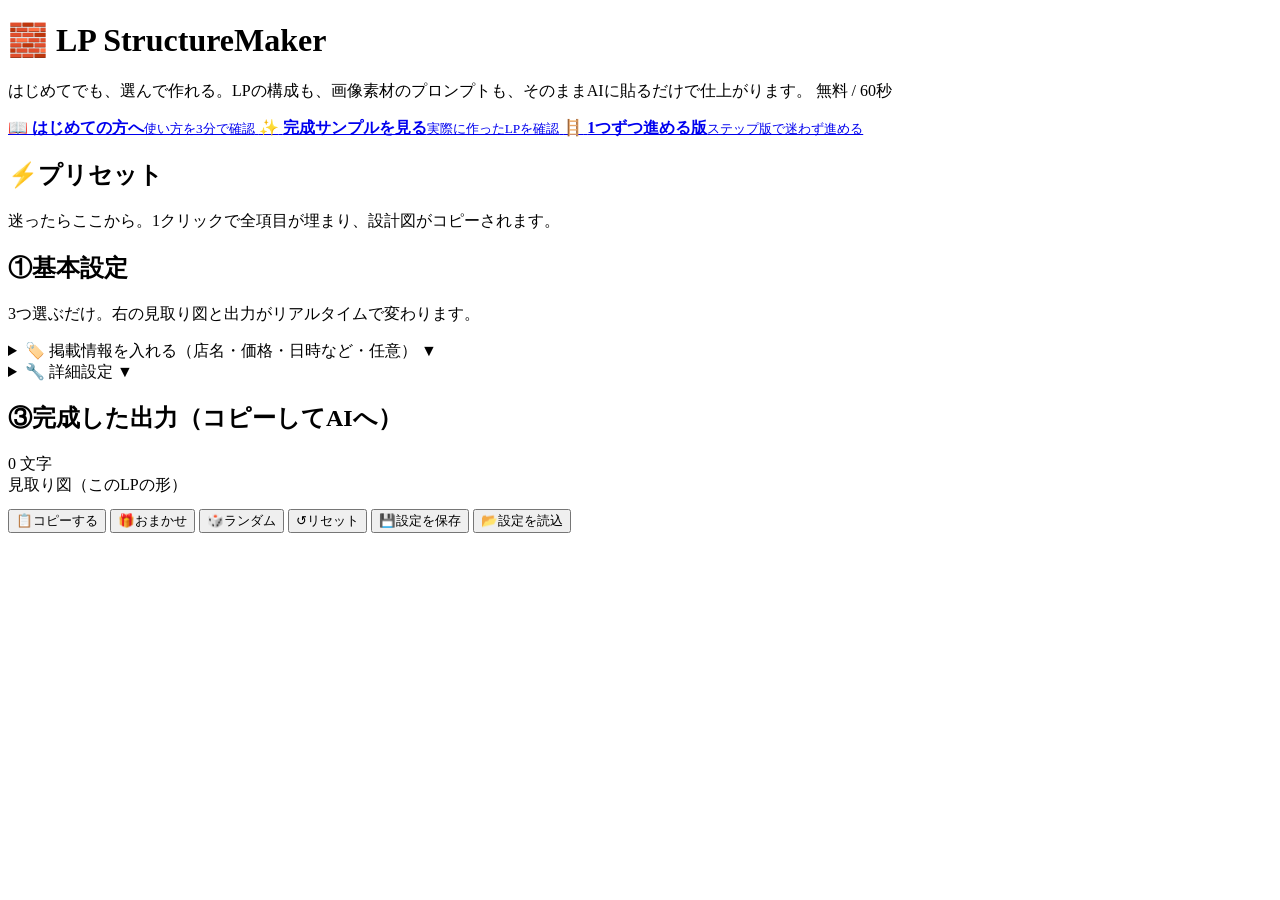
==== index.html @ be42a2b2 "wizard(旧ステップ版)の導線をv2へ差し替え、退役方針をDESIGN.mdに明記 - index.html ヘッダーの「1つずつ進める版」リンクを wizard/ → v2/ に変更 - wiz" ====
<!DOCTYPE html>
<html lang="ja">
  <head>
    <meta charset="UTF-8" />
    <meta name="viewport" content="width=device-width, initial-scale=1.0" />
    <title>LP StructureMaker ― はじめてでも、選んで作れる。</title>
    <meta name="description" content="はじめてでも、選んで作れる。業種・読み手・ゴールでLPの構成が、画像作成タブでは素材のプロンプトまで揃う。そのままAIに貼れば原稿もサイトも作れます。" />

    <link
      rel="icon"
      href="data:image/svg+xml,<svg xmlns='http://www.w3.org/2000/svg' viewBox='0 0 100 100'><text y='.9em' font-size='90'>🧱</text></svg>"
    />

    <link rel="stylesheet" href="css/style.css" />
  </head>

  <body>
    <div class="shell">
      <!-- ヘッダー -->
      <header class="header">
        <h1 class="header__title">
          <span class="header__logo">🧱</span>
          <span>LP StructureMaker</span>
        </h1>
        <p class="header__sub">
          はじめてでも、選んで作れる。LPの構成も、画像素材のプロンプトも、そのままAIに貼るだけで仕上がります。
          <span class="header__badge">無料 / 60秒</span>
        </p>
        <div class="header__links" aria-label="案内メニュー">
          <a class="header__action header__action--primary" href="tutorial.html" target="_blank" rel="noopener">
            <span class="header__action-icon">📖</span>
            <span><b>はじめての方へ</b><small>使い方を3分で確認</small></span>
          </a>
          <a class="header__action" href="samples/index.html">
            <span class="header__action-icon">✨</span>
            <span><b>完成サンプルを見る</b><small>実際に作ったLPを確認</small></span>
          </a>
          <a class="header__action" href="v2/index.html">
            <span class="header__action-icon">🪜</span>
            <span><b>1つずつ進める版</b><small>ステップ版で迷わず進める</small></span>
          </a>
        </div>
      </header>

      <!-- タブ（PromptMaker シリーズ。app.js が自動生成） -->
      <nav class="tabs" id="tabs" aria-label="PromptMaker シリーズ"></nav>

      <!-- 本体：左「設定」／右「見取り図＋設計図」 -->
      <main class="layout">
        <!-- 左：設定 -->
        <section class="column column--form" id="form">
          <!-- プリセット -->
          <div class="card">
            <h2 class="card__title"><span>⚡</span><span>プリセット</span></h2>
            <p class="card__desc">
              迷ったらここから。1クリックで全項目が埋まり、設計図がコピーされます。
            </p>
            <div class="presets" id="presets"></div>
          </div>

          <!-- 保存済みプリセット（0件のとき hidden） -->
          <div class="card" id="userPresetSection" hidden>
            <h2 class="card__title"><span>⭐</span><span>保存した設定</span></h2>
            <p class="card__desc">このブラウザに保存されています。</p>
            <div class="presets" id="userPresets"></div>
          </div>

          <!-- ステップ①：基本設定 -->
          <div class="card">
            <h2 class="card__title"><span>①</span><span>基本設定</span></h2>
            <p class="card__desc">3つ選ぶだけ。右の見取り図と出力がリアルタイムで変わります。</p>
            <div id="basicFields"></div>
          </div>

          <!-- ステップ②：画像を用意する（template が imageSlots を持つときだけ表示） -->
          <div class="card" id="imageCard" hidden>
            <h2 class="card__title"><span>②</span><span>画像を用意する（任意）</span></h2>
            <p class="card__desc">
              <b>①</b>各スロットの「📋 プロンプト」をコピー →
              <b>②</b>画像生成AI（Image 2.0 / Midjourney など）で作成 →
              <b>③</b>できた画像を「🖼 画像を選ぶ」でここにセット（自動的に<b>WebP</b>へ変換され軽量化されます。アニメーションGIFはそのまま）→
              <b>④</b>下の「画像を書き出す」でまとめて<b>ZIP</b>に。
              LP作成のときは、③のコード指示書にファイル名が自動で組み込まれます。
            </p>
            <div id="imageSlots"></div>
            <div class="imgcard-foot">
              <button class="btn" id="imageZip" type="button"><span>🗂</span><span>画像を書き出す（zip）</span></button>
              <span class="note" id="imageCount"></span>
            </div>
            <p class="note" style="margin-top:12px">
              書き出した zip を展開すると <b>images</b> フォルダができます。LP作成の場合は、③でAIが作った index.html と
              同じ場所にそのフォルダを置けば完成。画像作成など他のツールの場合は、そのまま素材フォルダとして使ってください。
              フォルダやGitHubリポジトリを事前に用意しておく方法は
              <a href="v2/index.html">新しいステップ版の最初の画面</a>を参照。
            </p>
          </div>

          <!-- 掲載情報（折りたたみ） -->
          <details class="advanced">
            <summary class="advanced__summary">
              <span>🏷️</span>
              <span>掲載情報を入れる（店名・価格・日時など・任意）</span>
              <span class="advanced__arrow">▼</span>
            </summary>
            <div class="advanced__body" id="infoFields"></div>
          </details>

          <!-- 詳細設定（折りたたみ） -->
          <details class="advanced">
            <summary class="advanced__summary">
              <span>🔧</span>
              <span>詳細設定</span>
              <span class="advanced__arrow">▼</span>
            </summary>
            <div class="advanced__body" id="advancedFields"></div>
          </details>
        </section>

        <!-- 右：見取り図＋設計図 -->
        <section class="column column--output">
          <div class="card">
            <div class="output-head">
              <h2 class="card__title"><span>③</span><span>完成した出力（コピーしてAIへ）</span></h2>
              <span class="output-count" id="charCount">0 文字</span>
            </div>

            <!-- 仕上がり例（プリセット適用中＆画像があるときだけ表示） -->
            <figure class="sample" id="sample" hidden>
              <img class="sample__img" id="sampleImage" alt="" />
              <figcaption class="sample__caption" id="sampleCaption"></figcaption>
            </figure>

            <!-- 見取り図（積み木ワイヤーフレーム。CSSだけ・画像不要）
                 wireframe() を持たないテンプレート（画像作成など）では app.js が自動で隠す -->
            <div class="wf-wrap" id="wfWrap">
              <div class="wf-wrap__label">見取り図（このLPの形）</div>
              <div class="wf" id="wireframe"></div>
            </div>

            <!-- そのまま ChatGPT / Claude に貼れる本文 -->
            <pre class="output" id="output"></pre>

            <div class="actions">
              <button class="btn btn--primary" id="btnCopy" type="button">
                <span>📋</span><span>コピーする</span>
              </button>
              <button class="btn btn--accent" id="btnOmakase" type="button">
                <span>🎁</span><span>おまかせ</span>
              </button>
              <button class="btn btn--accent" id="btnRandom" type="button">
                <span>🎲</span><span>ランダム</span>
              </button>
              <button class="btn" id="btnReset" type="button">
                <span>↺</span><span>リセット</span>
              </button>
              <button class="btn" id="btnSave" type="button">
                <span>💾</span><span>設定を保存</span>
              </button>
              <button class="btn" id="btnLoad" type="button">
                <span>📂</span><span>設定を読込</span>
              </button>
            </div>
          </div>
        </section>
      </main>
    </div>

    <!-- プリセット詳細モーダル -->
    <div class="modal" id="detail" role="dialog" aria-modal="true" aria-labelledby="detailTitle" hidden>
      <div class="modal__panel">
        <button class="modal__close" id="detailClose" type="button" aria-label="閉じる">✕</button>
        <figure class="modal__media">
          <img class="modal__img" id="detailImage" alt="" />
          <figcaption class="modal__caption">仕上がり例</figcaption>
        </figure>
        <div class="modal__body">
          <h3 class="modal__title" id="detailTitle"></h3>
          <p class="modal__desc" id="detailDesc"></p>
          <div class="modal__block" id="detailUsesBlock">
            <h4 class="modal__h4">こんなときに</h4>
            <ul class="modal__uses" id="detailUses"></ul>
          </div>
          <div class="modal__block">
            <h4 class="modal__h4">埋まる主な設定</h4>
            <dl class="modal__specs" id="detailSpecs"></dl>
          </div>
          <div class="modal__actions">
            <button class="btn btn--primary" id="detailApplyCopy" type="button">
              <span>📋</span><span>この設定でコピー</span>
            </button>
            <button class="btn" id="detailApply" type="button">
              <span>✎</span><span>適用だけ（編集する）</span>
            </button>
          </div>
        </div>
      </div>
    </div>

    <div class="toast" id="toast" role="status" aria-live="polite"></div>

    <!-- スクリプト（file:// で直接開けるよう module は使わない） -->
    <script src="js/core.js"></script>
    <script src="js/template.lp.js"></script>
    <script src="js/template.visual.js"></script>
    <script src="js/template.icon.js"></script>
    <script src="js/imageWorkflow.js"></script>
    <script src="js/app.js"></script>
  </body>
</html>
    
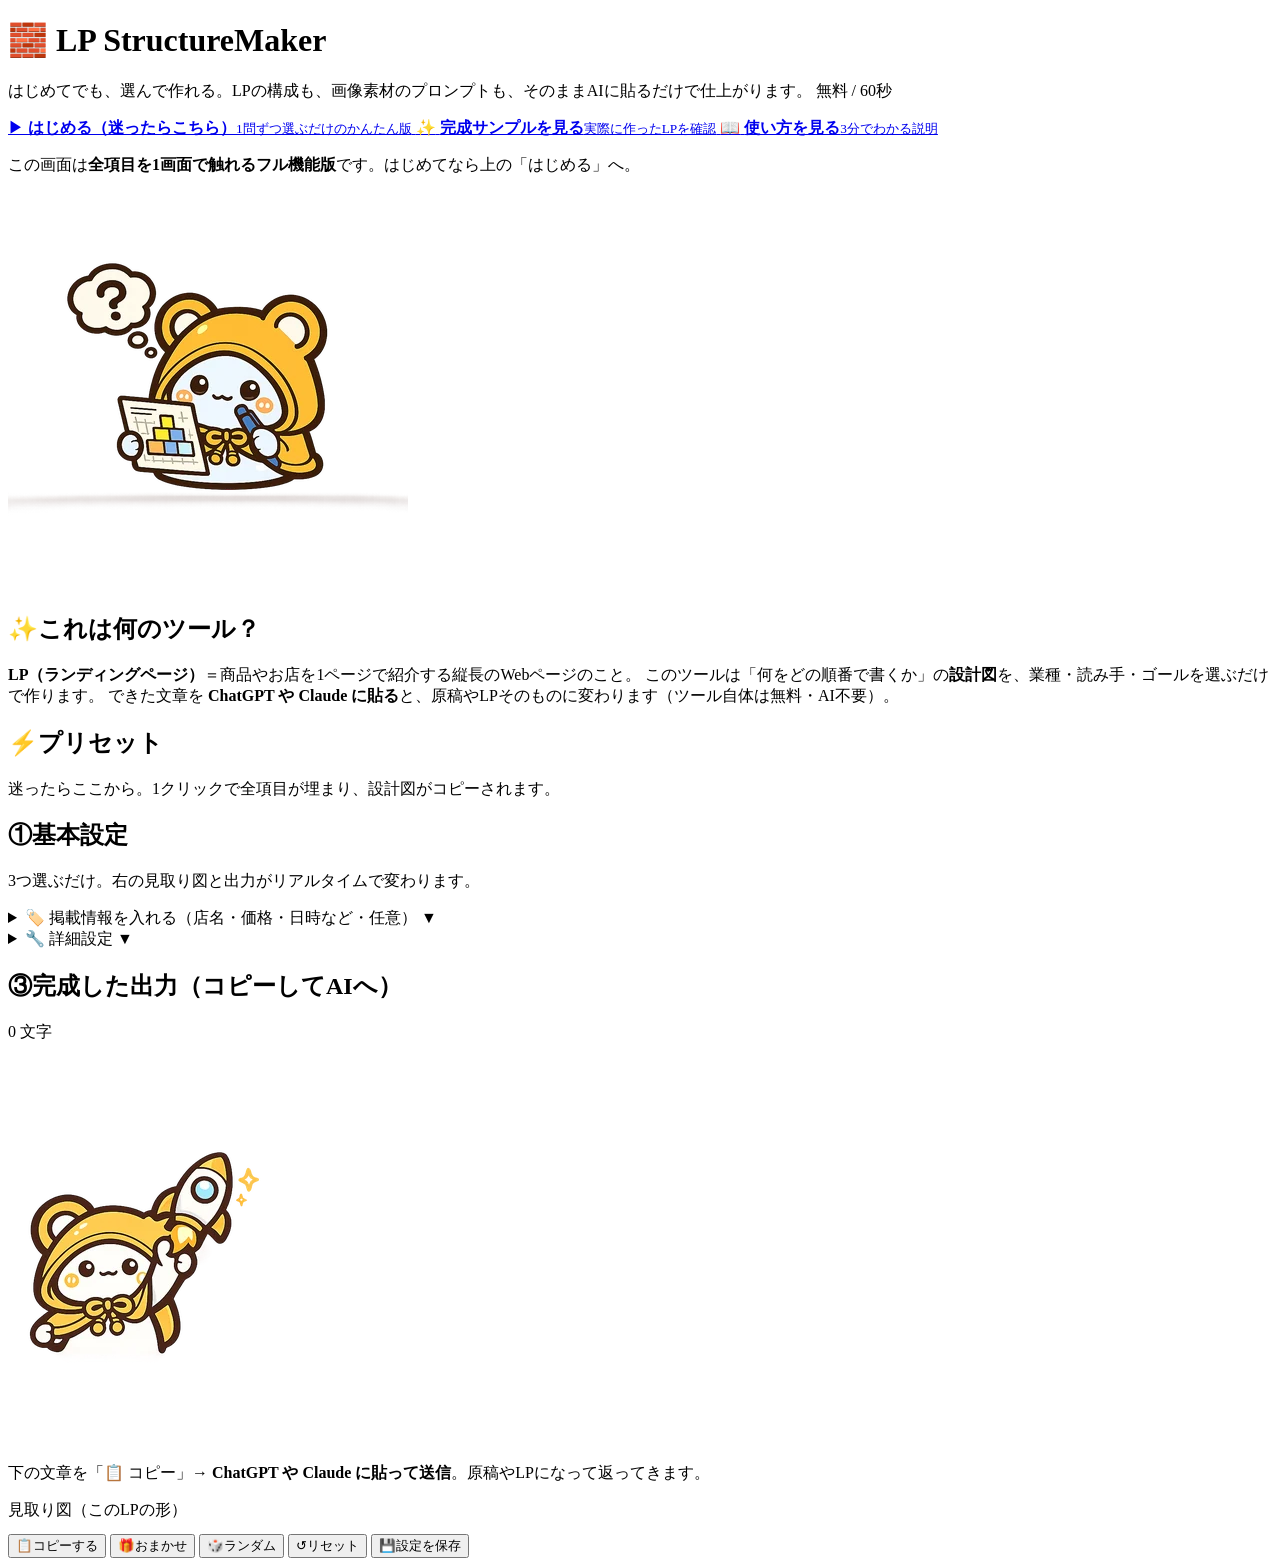
==== commit 9ca137e4: "入口統廃合(Phase1)を保存: indexに『これは何/LP定義』常設・v2主ボタン化・v2出口追加・wizardを_archive退避・tutorialの重複説明を縮小" ====
--- a/index.html
+++ b/index.html
@@ -27,20 +27,38 @@
           <span class="header__badge">無料 / 60秒</span>
         </p>
         <div class="header__links" aria-label="案内メニュー">
-          <a class="header__action header__action--primary" href="tutorial.html" target="_blank" rel="noopener">
-            <span class="header__action-icon">📖</span>
-            <span><b>はじめての方へ</b><small>使い方を3分で確認</small></span>
+          <a class="header__action header__action--primary" href="v2/index.html">
+            <span class="header__action-icon">▶</span>
+            <span><b>はじめる（迷ったらこちら）</b><small>1問ずつ選ぶだけのかんたん版</small></span>
           </a>
           <a class="header__action" href="samples/index.html">
             <span class="header__action-icon">✨</span>
             <span><b>完成サンプルを見る</b><small>実際に作ったLPを確認</small></span>
           </a>
-          <a class="header__action" href="v2/index.html">
-            <span class="header__action-icon">🪜</span>
-            <span><b>1つずつ進める版</b><small>ステップ版で迷わず進める</small></span>
+          <a class="header__action" href="tutorial.html" target="_blank" rel="noopener">
+            <span class="header__action-icon">📖</span>
+            <span><b>使い方を見る</b><small>3分でわかる説明</small></span>
           </a>
         </div>
+        <p class="header__note">
+          この画面は<b>全項目を1画面で触れるフル機能版</b>です。はじめてなら上の「はじめる」へ。
+        </p>
       </header>
+
+      <!-- これは何？：直接来た人向けの常設イントロ（マスコットが案内） -->
+      <div class="card card--intro">
+        <div class="mascot-note">
+          <img class="mascot-note__img" src="assets/mascot/mascot-think.webp" alt="考えるマスコット" />
+          <div class="mascot-note__body">
+            <h2 class="card__title"><span>✨</span><span>これは何のツール？</span></h2>
+            <p class="card__desc">
+              <b>LP（ランディングページ）</b>＝商品やお店を1ページで紹介する縦長のWebページのこと。
+              このツールは「何をどの順番で書くか」の<b>設計図</b>を、業種・読み手・ゴールを選ぶだけで作ります。
+              できた文章を <b>ChatGPT や Claude に貼る</b>と、原稿やLPそのものに変わります（ツール自体は無料・AI不要）。
+            </p>
+          </div>
+        </div>
+      </div>
 
       <!-- タブ（PromptMaker シリーズ。app.js が自動生成） -->
       <nav class="tabs" id="tabs" aria-label="PromptMaker シリーズ"></nav>
@@ -74,7 +92,13 @@
 
           <!-- ステップ②：画像を用意する（template が imageSlots を持つときだけ表示） -->
           <div class="card" id="imageCard" hidden>
-            <h2 class="card__title"><span>②</span><span>画像を用意する（任意）</span></h2>
+            <div class="mascot-note" style="margin-bottom:14px">
+              <img class="mascot-note__img" src="assets/mascot/mascot-image.webp" alt="画像を持つマスコット" />
+              <div class="mascot-note__body">
+                <h2 class="card__title"><span>②</span><span>画像を用意する（任意）</span></h2>
+                <p class="card__desc" style="margin-bottom:0">画像も使うなら、プロンプトをコピーして画像生成AIで作り、ここに戻すだけ。使わなくてもOK。</p>
+              </div>
+            </div>
             <p class="card__desc">
               <b>①</b>各スロットの「📋 プロンプト」をコピー →
               <b>②</b>画像生成AI（Image 2.0 / Midjourney など）で作成 →
@@ -124,6 +148,14 @@
               <span class="output-count" id="charCount">0 文字</span>
             </div>
 
+            <!-- 貼る先の案内（マスコット） -->
+            <div class="mascot-hint">
+              <img class="mascot-hint__img" src="assets/mascot/mascot-launch.webp" alt="発進するマスコット" />
+              <p class="mascot-hint__text">
+                下の文章を「📋 コピー」→ <b>ChatGPT や Claude に貼って送信</b>。原稿やLPになって返ってきます。
+              </p>
+            </div>
+
             <!-- 仕上がり例（プリセット適用中＆画像があるときだけ表示） -->
             <figure class="sample" id="sample" hidden>
               <img class="sample__img" id="sampleImage" alt="" />
@@ -156,55 +188,4 @@
               <button class="btn" id="btnSave" type="button">
                 <span>💾</span><span>設定を保存</span>
               </button>
-              <button class="btn" id="btnLoad" type="button">
-                <span>📂</span><span>設定を読込</span>
-              </button>
-            </div>
-          </div>
-        </section>
-      </main>
-    </div>
-
-    <!-- プリセット詳細モーダル -->
-    <div class="modal" id="detail" role="dialog" aria-modal="true" aria-labelledby="detailTitle" hidden>
-      <div class="modal__panel">
-        <button class="modal__close" id="detailClose" type="button" aria-label="閉じる">✕</button>
-        <figure class="modal__media">
-          <img class="modal__img" id="detailImage" alt="" />
-          <figcaption class="modal__caption">仕上がり例</figcaption>
-        </figure>
-        <div class="modal__body">
-          <h3 class="modal__title" id="detailTitle"></h3>
-          <p class="modal__desc" id="detailDesc"></p>
-          <div class="modal__block" id="detailUsesBlock">
-            <h4 class="modal__h4">こんなときに</h4>
-            <ul class="modal__uses" id="detailUses"></ul>
-          </div>
-          <div class="modal__block">
-            <h4 class="modal__h4">埋まる主な設定</h4>
-            <dl class="modal__specs" id="detailSpecs"></dl>
-          </div>
-          <div class="modal__actions">
-            <button class="btn btn--primary" id="detailApplyCopy" type="button">
-              <span>📋</span><span>この設定でコピー</span>
-            </button>
-            <button class="btn" id="detailApply" type="button">
-              <span>✎</span><span>適用だけ（編集する）</span>
-            </button>
-          </div>
-        </div>
-      </div>
-    </div>
-
-    <div class="toast" id="toast" role="status" aria-live="polite"></div>
-
-    <!-- スクリプト（file:// で直接開けるよう module は使わない） -->
-    <script src="js/core.js"></script>
-    <script src="js/template.lp.js"></script>
-    <script src="js/template.visual.js"></script>
-    <script src="js/template.icon.js"></script>
-    <script src="js/imageWorkflow.js"></script>
-    <script src="js/app.js"></script>
-  </body>
-</html>
-    +  
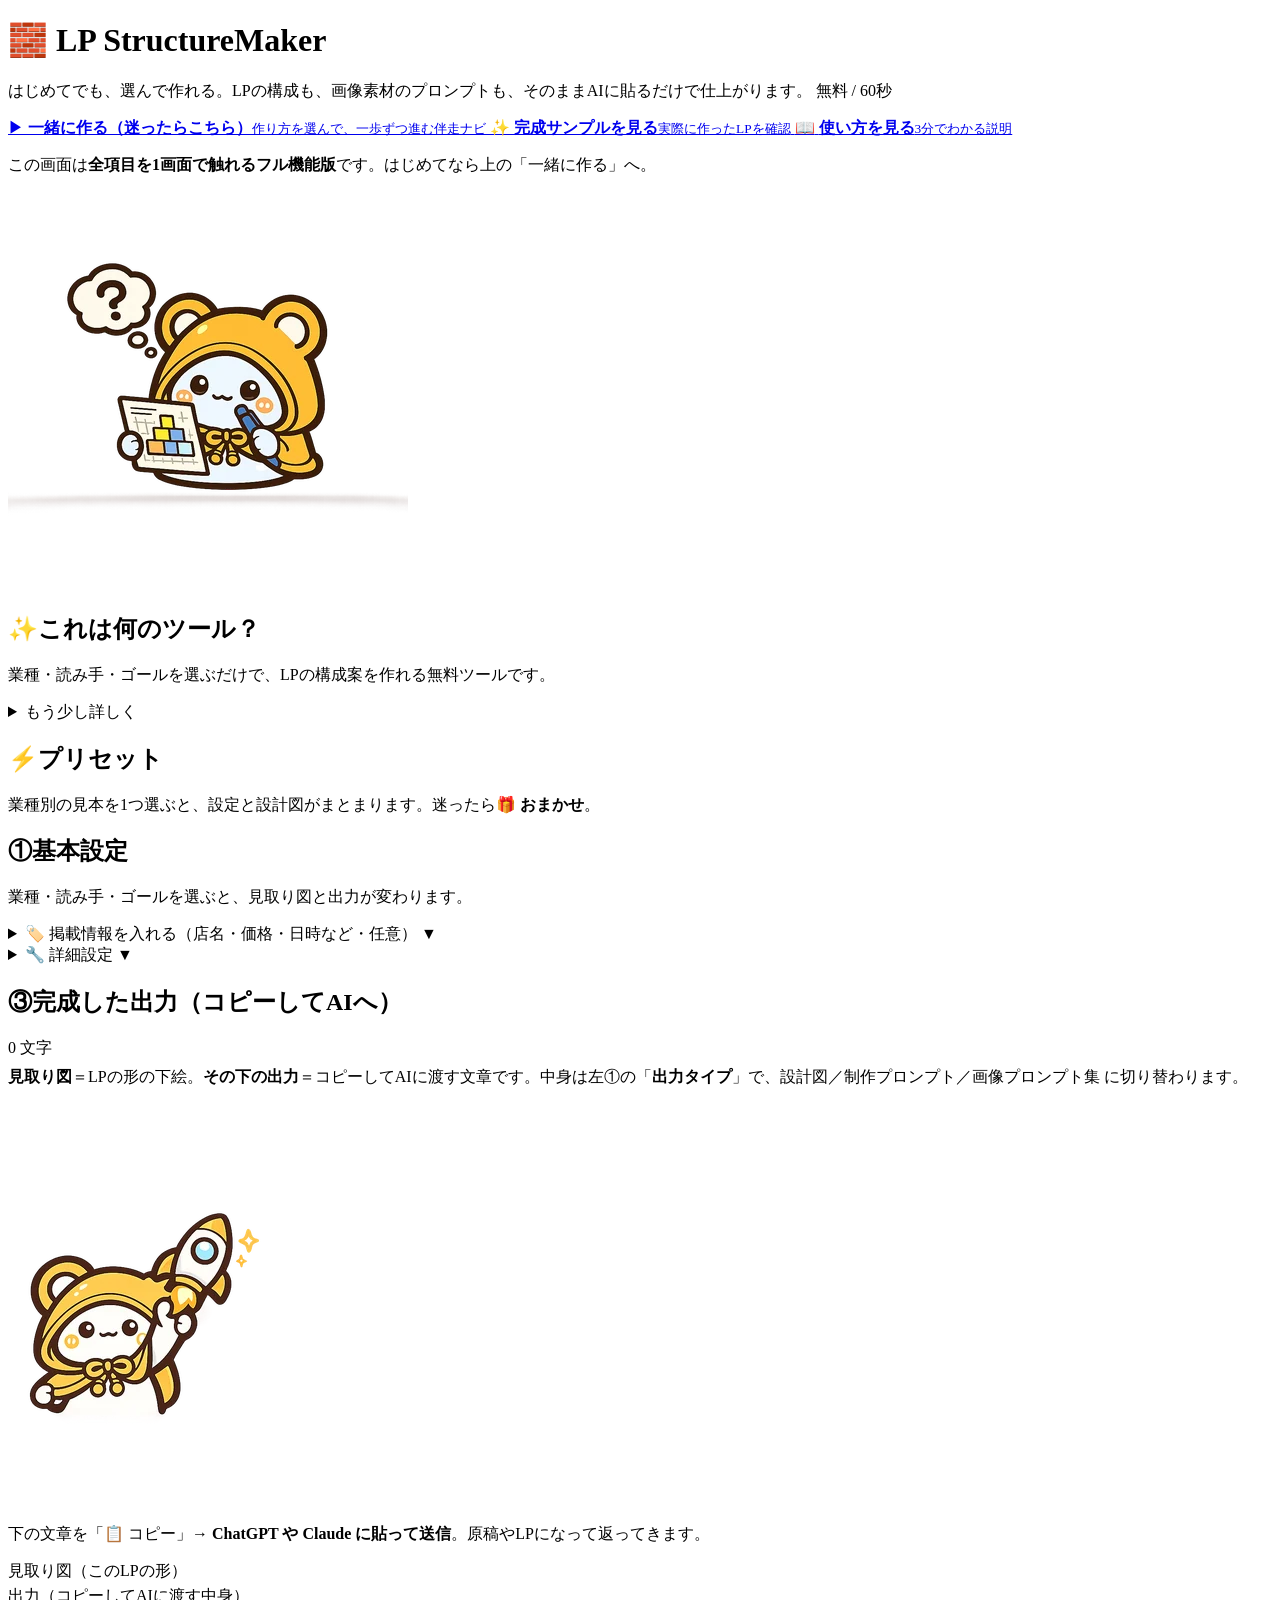
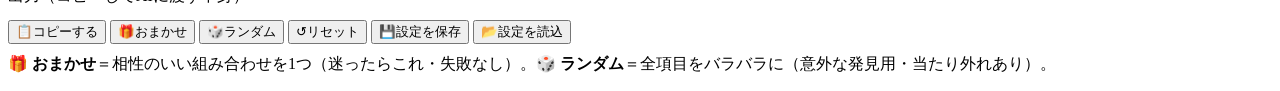
==== commit 9993a163: "伴走型LP制作ナビを追加" ====
--- a/index.html
+++ b/index.html
@@ -11,7 +11,7 @@
       href="data:image/svg+xml,<svg xmlns='http://www.w3.org/2000/svg' viewBox='0 0 100 100'><text y='.9em' font-size='90'>🧱</text></svg>"
     />
 
-    <link rel="stylesheet" href="css/style.css" />
+    <link rel="stylesheet" href="css/style.css?v=20260718-4" />
   </head>
 
   <body>
@@ -29,7 +29,7 @@
         <div class="header__links" aria-label="案内メニュー">
           <a class="header__action header__action--primary" href="v2/index.html">
             <span class="header__action-icon">▶</span>
-            <span><b>はじめる（迷ったらこちら）</b><small>1問ずつ選ぶだけのかんたん版</small></span>
+            <span><b>一緒に作る（迷ったらこちら）</b><small>作り方を選んで、一歩ずつ進む伴走ナビ</small></span>
           </a>
           <a class="header__action" href="samples/index.html">
             <span class="header__action-icon">✨</span>
@@ -41,23 +41,27 @@
           </a>
         </div>
         <p class="header__note">
-          この画面は<b>全項目を1画面で触れるフル機能版</b>です。はじめてなら上の「はじめる」へ。
+          この画面は<b>全項目を1画面で触れるフル機能版</b>です。はじめてなら上の「一緒に作る」へ。
         </p>
       </header>
 
       <!-- これは何？：直接来た人向けの常設イントロ（マスコットが案内） -->
       <div class="card card--intro">
-        <div class="mascot-note">
-          <img class="mascot-note__img" src="assets/mascot/mascot-think.webp" alt="考えるマスコット" />
+        <div class="mascot-note mascot-note--intro">
+          <img class="mascot-note__img" src="assets/mascot/mascot-think.webp" alt="考えるマスコット" decoding="async" />
           <div class="mascot-note__body">
             <h2 class="card__title"><span>✨</span><span>これは何のツール？</span></h2>
-            <p class="card__desc">
-              <b>LP（ランディングページ）</b>＝商品やお店を1ページで紹介する縦長のWebページのこと。
-              このツールは「何をどの順番で書くか」の<b>設計図</b>を、業種・読み手・ゴールを選ぶだけで作ります。
-              できた文章を <b>ChatGPT や Claude に貼る</b>と、原稿やLPそのものに変わります（ツール自体は無料・AI不要）。
-            </p>
           </div>
         </div>
+        <p class="card__desc intro-summary">
+          業種・読み手・ゴールを選ぶだけで、LPの構成案を作れる無料ツールです。
+        </p>
+        <details class="intro-more">
+          <summary>もう少し詳しく</summary>
+          <p>
+            LPは、商品やお店を1ページで紹介する縦長のWebページです。できた構成案をChatGPTやClaudeに貼ると、原稿やLPそのものにできます。
+          </p>
+        </details>
       </div>
 
       <!-- タブ（PromptMaker シリーズ。app.js が自動生成） -->
@@ -71,7 +75,7 @@
           <div class="card">
             <h2 class="card__title"><span>⚡</span><span>プリセット</span></h2>
             <p class="card__desc">
-              迷ったらここから。1クリックで全項目が埋まり、設計図がコピーされます。
+              業種別の見本を1つ選ぶと、設定と設計図がまとまります。迷ったら<b>🎁 おまかせ</b>。
             </p>
             <div class="presets" id="presets"></div>
           </div>
@@ -86,37 +90,46 @@
           <!-- ステップ①：基本設定 -->
           <div class="card">
             <h2 class="card__title"><span>①</span><span>基本設定</span></h2>
-            <p class="card__desc">3つ選ぶだけ。右の見取り図と出力がリアルタイムで変わります。</p>
+            <p class="card__desc">業種・読み手・ゴールを選ぶと、見取り図と出力が変わります。</p>
             <div id="basicFields"></div>
           </div>
 
           <!-- ステップ②：画像を用意する（template が imageSlots を持つときだけ表示） -->
           <div class="card" id="imageCard" hidden>
             <div class="mascot-note" style="margin-bottom:14px">
-              <img class="mascot-note__img" src="assets/mascot/mascot-image.webp" alt="画像を持つマスコット" />
+              <img class="mascot-note__img" src="assets/mascot/mascot-image.webp" alt="画像を持つマスコット" loading="lazy" decoding="async" />
               <div class="mascot-note__body">
                 <h2 class="card__title"><span>②</span><span>画像を用意する（任意）</span></h2>
-                <p class="card__desc" style="margin-bottom:0">画像も使うなら、プロンプトをコピーして画像生成AIで作り、ここに戻すだけ。使わなくてもOK。</p>
+                <p class="card__desc" style="margin-bottom:0">必要なら、AI用プロンプトで画像を作り、ここにセットできます。使わなくてもOK。</p>
               </div>
             </div>
-            <p class="card__desc">
-              <b>①</b>各スロットの「📋 プロンプト」をコピー →
-              <b>②</b>画像生成AI（Image 2.0 / Midjourney など）で作成 →
-              <b>③</b>できた画像を「🖼 画像を選ぶ」でここにセット（自動的に<b>WebP</b>へ変換され軽量化されます。アニメーションGIFはそのまま）→
-              <b>④</b>下の「画像を書き出す」でまとめて<b>ZIP</b>に。
-              LP作成のときは、③のコード指示書にファイル名が自動で組み込まれます。
-            </p>
             <div id="imageSlots"></div>
             <div class="imgcard-foot">
               <button class="btn" id="imageZip" type="button"><span>🗂</span><span>画像を書き出す（zip）</span></button>
               <span class="note" id="imageCount"></span>
             </div>
-            <p class="note" style="margin-top:12px">
-              書き出した zip を展開すると <b>images</b> フォルダができます。LP作成の場合は、③でAIが作った index.html と
-              同じ場所にそのフォルダを置けば完成。画像作成など他のツールの場合は、そのまま素材フォルダとして使ってください。
-              フォルダやGitHubリポジトリを事前に用意しておく方法は
-              <a href="v2/index.html">新しいステップ版の最初の画面</a>を参照。
-            </p>
+            <details class="advanced" style="margin-top:12px">
+              <summary class="advanced__summary">
+                <span>❓</span>
+                <span>詳しい手順とファイルの置き方を見る</span>
+                <span class="advanced__arrow">▼</span>
+              </summary>
+              <div class="advanced__body">
+                <p class="card__desc">
+                  <b>①</b>各スロットの「📋 プロンプト」をコピー →
+                  <b>②</b>画像生成AI（Image 2.0 / Midjourney など）で作成 →
+                  <b>③</b>できた画像を「🖼 画像を選ぶ」でここにセット（自動的に<b>軽い画像（WebP）</b>に変換されます。アニメーションGIFはそのまま）→
+                  <b>④</b>上の「画像を書き出す」で、まとめて<b>1つのファイル（ZIP）</b>に。
+                  LP作成のときは、③のコード指示書にファイル名が自動で組み込まれます。
+                </p>
+                <p class="note">
+                  書き出した zip を展開すると <b>images</b> フォルダができます。LP作成の場合は、AIが作った index.html と
+                  同じ場所にそのフォルダを置けば完成。画像作成など他のツールの場合は、そのまま素材フォルダとして使ってください。
+                  フォルダやGitHubリポジトリを事前に用意しておく方法は
+                  <a href="v2/index.html">新しいステップ版の最初の画面</a>を参照。
+                </p>
+              </div>
+            </details>
           </div>
 
           <!-- 掲載情報（折りたたみ） -->
@@ -147,10 +160,13 @@
               <h2 class="card__title"><span>③</span><span>完成した出力（コピーしてAIへ）</span></h2>
               <span class="output-count" id="charCount">0 文字</span>
             </div>
+            <p class="note" style="margin-top:8px">
+              <b>見取り図</b>＝LPの形の下絵。<b>その下の出力</b>＝コピーしてAIに渡す文章です。中身は左①の「<b>出力タイプ</b>」で、設計図／制作プロンプト／画像プロンプト集 に切り替わります。
+            </p>
 
             <!-- 貼る先の案内（マスコット） -->
             <div class="mascot-hint">
-              <img class="mascot-hint__img" src="assets/mascot/mascot-launch.webp" alt="発進するマスコット" />
+              <img class="mascot-hint__img" src="assets/mascot/mascot-launch.webp" alt="発進するマスコット" loading="lazy" decoding="async" />
               <p class="mascot-hint__text">
                 下の文章を「📋 コピー」→ <b>ChatGPT や Claude に貼って送信</b>。原稿やLPになって返ってきます。
               </p>
@@ -158,7 +174,7 @@
 
             <!-- 仕上がり例（プリセット適用中＆画像があるときだけ表示） -->
             <figure class="sample" id="sample" hidden>
-              <img class="sample__img" id="sampleImage" alt="" />
+              <img class="sample__img" id="sampleImage" alt="" loading="lazy" decoding="async" />
               <figcaption class="sample__caption" id="sampleCaption"></figcaption>
             </figure>
 
@@ -170,16 +186,17 @@
             </div>
 
             <!-- そのまま ChatGPT / Claude に貼れる本文 -->
+            <div class="wf-wrap__label" style="margin-top:4px">出力（コピーしてAIに渡す中身）</div>
             <pre class="output" id="output"></pre>
 
             <div class="actions">
               <button class="btn btn--primary" id="btnCopy" type="button">
                 <span>📋</span><span>コピーする</span>
               </button>
-              <button class="btn btn--accent" id="btnOmakase" type="button">
+              <button class="btn btn--accent" id="btnOmakase" type="button" title="相性のいいプリセットを1つ自動で選びます。必ずまとまった組み合わせになり、失敗しません。">
                 <span>🎁</span><span>おまかせ</span>
               </button>
-              <button class="btn btn--accent" id="btnRandom" type="button">
+              <button class="btn btn--accent" id="btnRandom" type="button" title="各項目をバラバラにシャッフルします。意外な組み合わせが出ますが当たり外れがあります（発想を広げたいとき用）。">
                 <span>🎲</span><span>ランダム</span>
               </button>
               <button class="btn" id="btnReset" type="button">
@@ -188,4 +205,58 @@
               <button class="btn" id="btnSave" type="button">
                 <span>💾</span><span>設定を保存</span>
               </button>
-  +              <button class="btn" id="btnLoad" type="button">
+                <span>📂</span><span>設定を読込</span>
+              </button>
+            </div>
+            <p class="note" style="margin-top:10px">
+              <b>🎁 おまかせ</b>＝相性のいい組み合わせを1つ（迷ったらこれ・失敗なし）。<b>🎲 ランダム</b>＝全項目をバラバラに（意外な発見用・当たり外れあり）。
+            </p>
+          </div>
+        </section>
+      </main>
+    </div>
+
+    <!-- プリセット詳細モーダル -->
+    <div class="modal" id="detail" role="dialog" aria-modal="true" aria-labelledby="detailTitle" hidden>
+      <div class="modal__panel">
+        <button class="modal__close" id="detailClose" type="button" aria-label="閉じる">✕</button>
+        <figure class="modal__media">
+          <img class="modal__img" id="detailImage" alt="" decoding="async" />
+          <figcaption class="modal__caption">仕上がり例</figcaption>
+        </figure>
+        <div class="modal__body">
+          <h3 class="modal__title" id="detailTitle"></h3>
+          <p class="modal__desc" id="detailDesc"></p>
+          <div class="modal__block" id="detailUsesBlock">
+            <h4 class="modal__h4">こんなときに</h4>
+            <ul class="modal__uses" id="detailUses"></ul>
+          </div>
+          <div class="modal__block">
+            <h4 class="modal__h4">埋まる主な設定</h4>
+            <dl class="modal__specs" id="detailSpecs"></dl>
+          </div>
+          <div class="modal__actions">
+            <button class="btn btn--primary" id="detailApplyCopy" type="button">
+              <span>📋</span><span>この設定でコピー</span>
+            </button>
+            <button class="btn" id="detailApply" type="button">
+              <span>✎</span><span>適用だけ（編集する）</span>
+            </button>
+          </div>
+        </div>
+      </div>
+    </div>
+
+    <div class="toast" id="toast" role="status" aria-live="polite"></div>
+
+    <!-- スクリプト（file:// で直接開けるよう module は使わない） -->
+    <script src="js/core.js"></script>
+    <script src="js/template.lp.js"></script>
+    <script src="js/template.visual.js"></script>
+    <script src="js/template.icon.js"></script>
+    <script src="js/template.mascot.js"></script>
+    <script src="js/imageWorkflow.js"></script>
+    <script src="js/app.js?v=20260718-4"></script>
+  </body>
+</html>
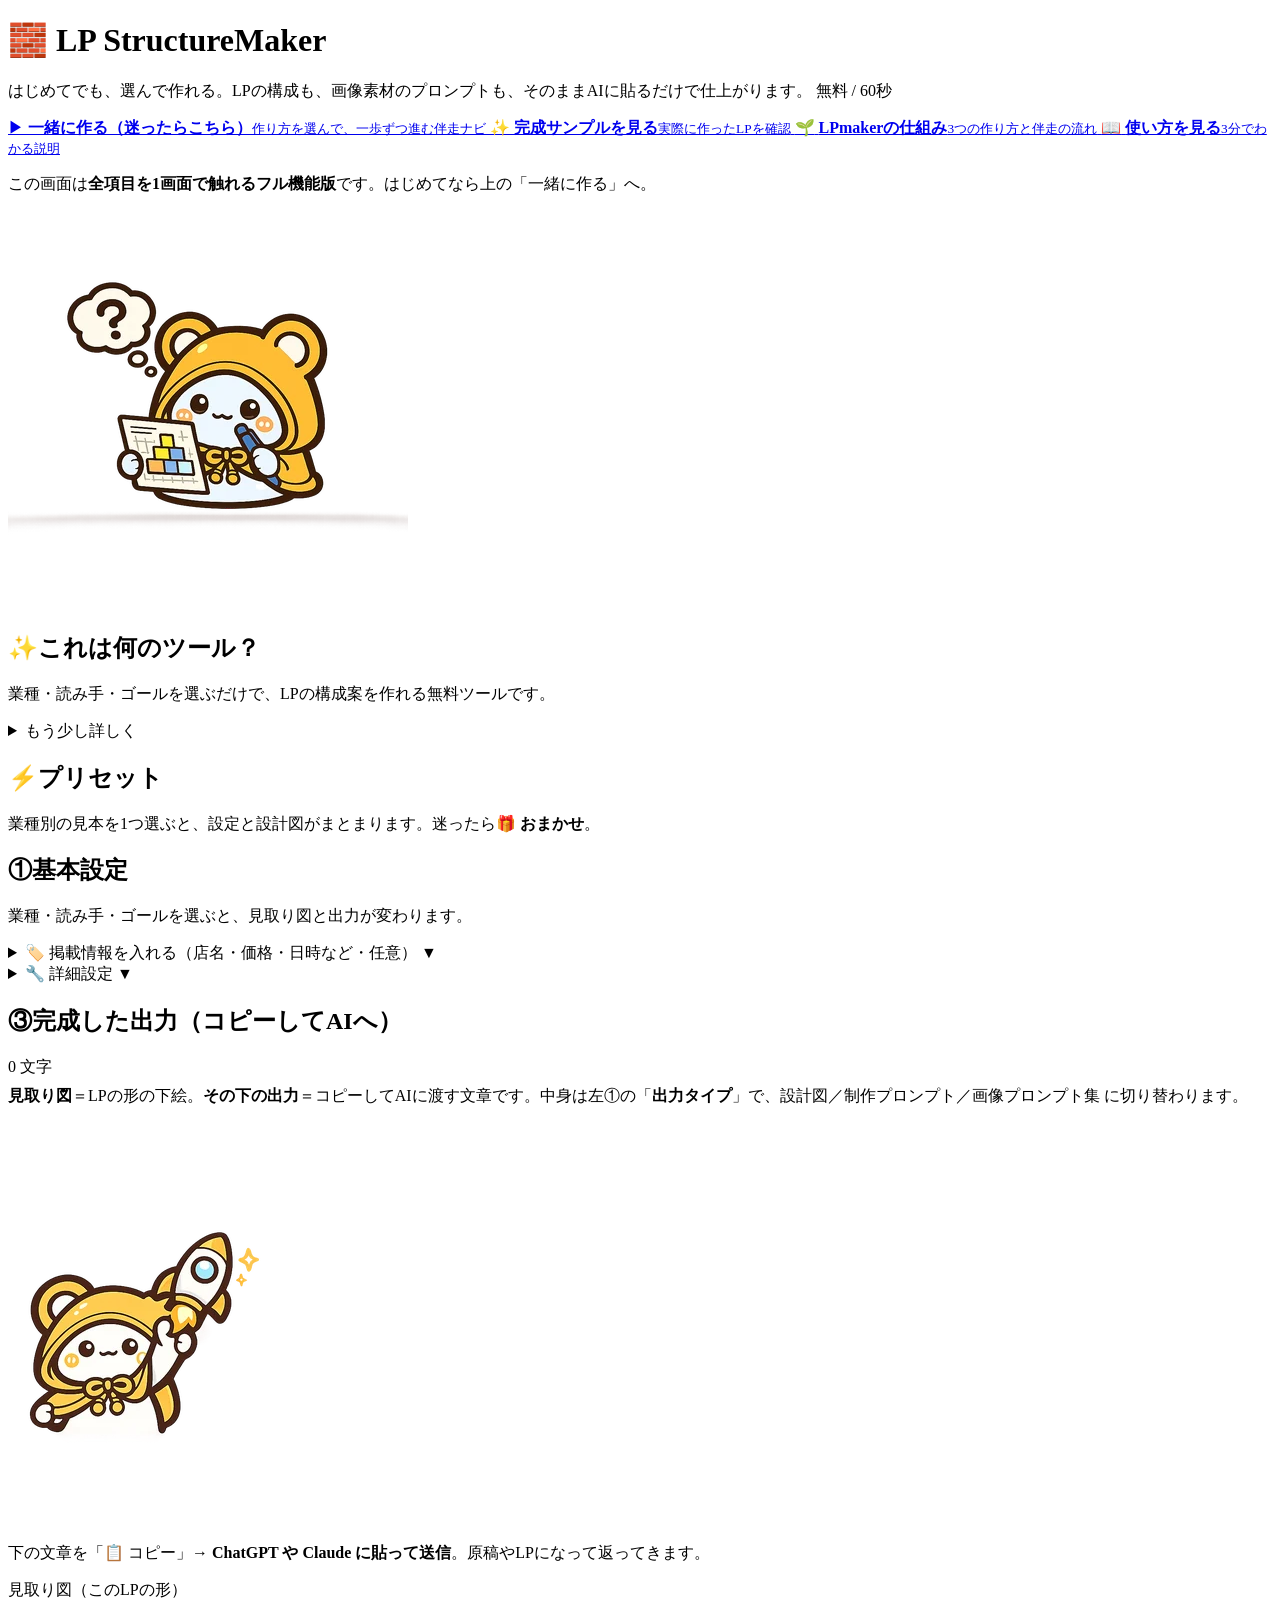
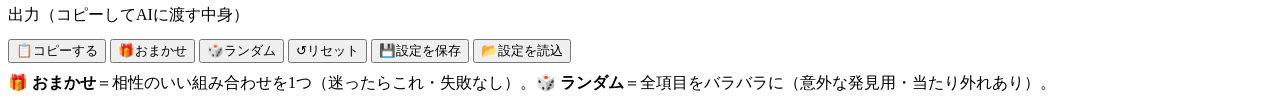
==== commit a3dda632: "LPmaker説明LPを追加" ====
--- a/index.html
+++ b/index.html
@@ -34,6 +34,10 @@
           <a class="header__action" href="samples/index.html">
             <span class="header__action-icon">✨</span>
             <span><b>完成サンプルを見る</b><small>実際に作ったLPを確認</small></span>
+          </a>
+          <a class="header__action" href="about/index.html">
+            <span class="header__action-icon">🌱</span>
+            <span><b>LPmakerの仕組み</b><small>3つの作り方と伴走の流れ</small></span>
           </a>
           <a class="header__action" href="tutorial.html" target="_blank" rel="noopener">
             <span class="header__action-icon">📖</span>
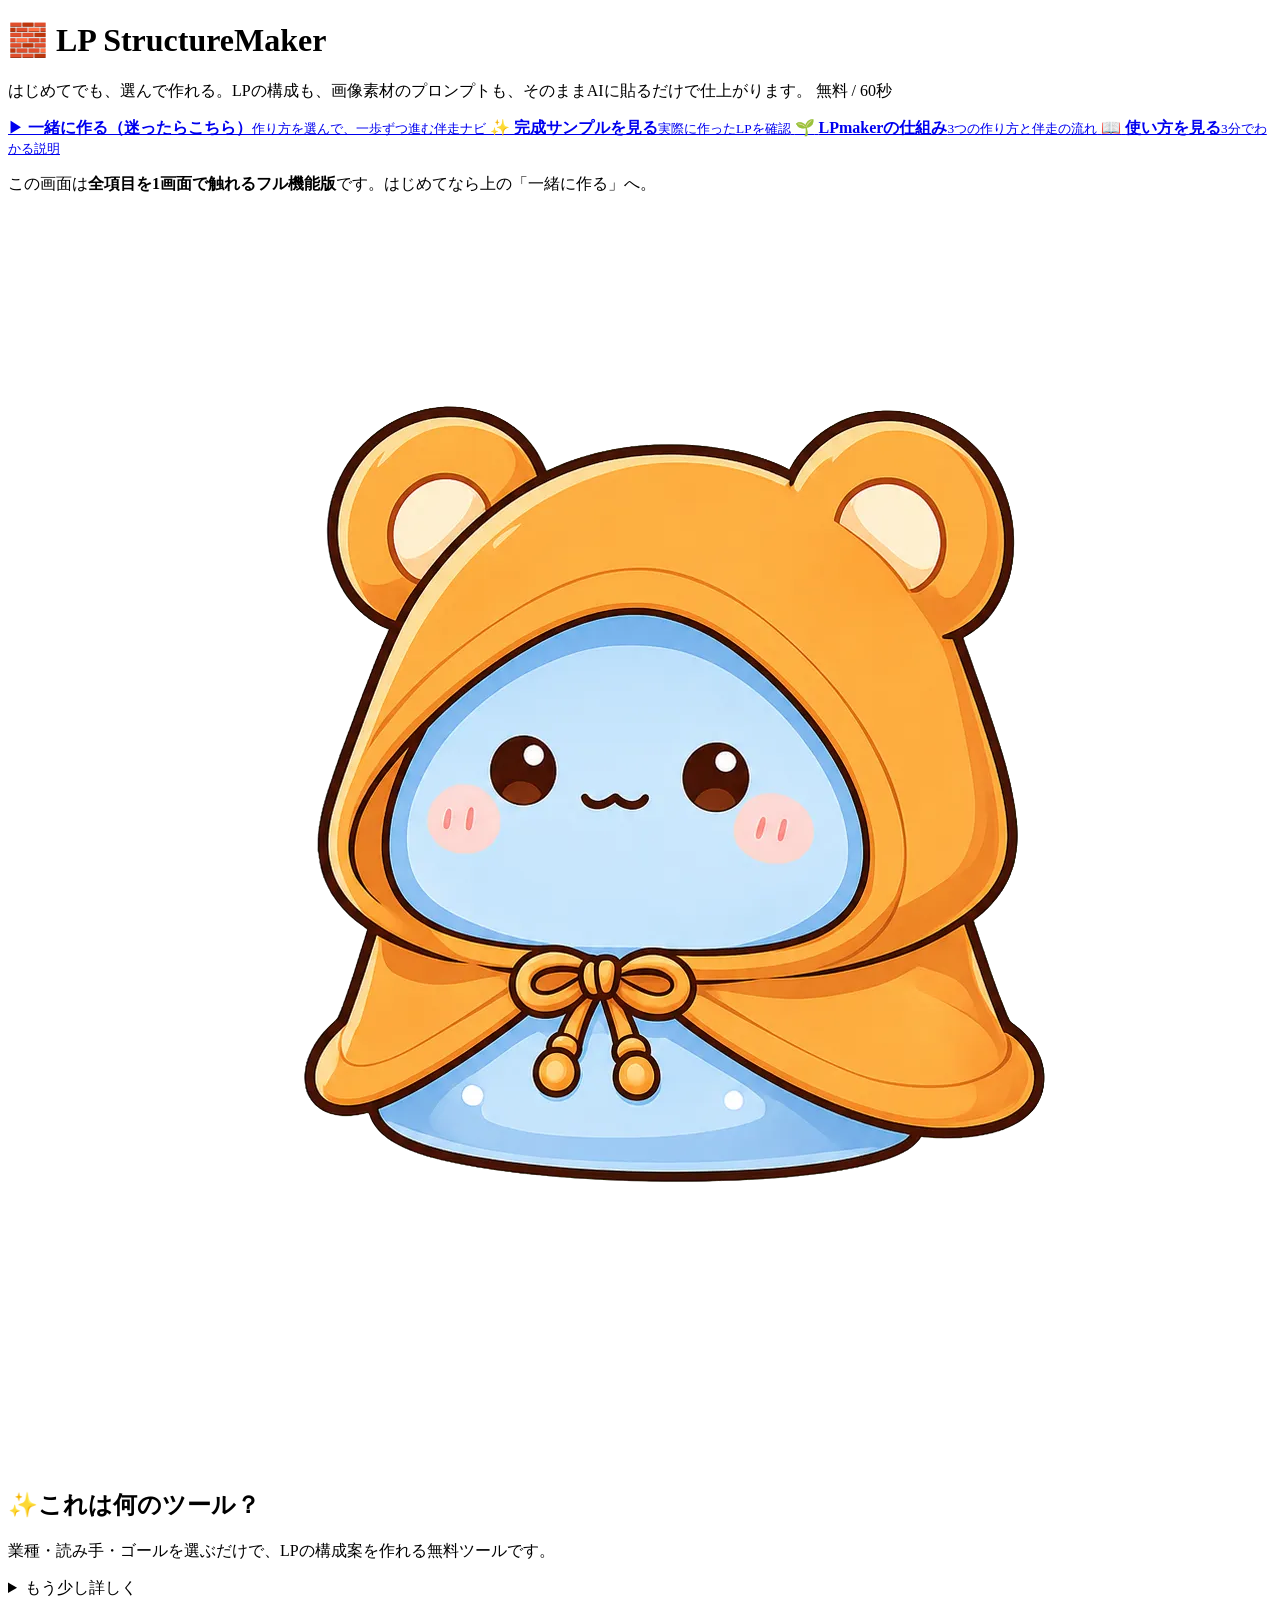
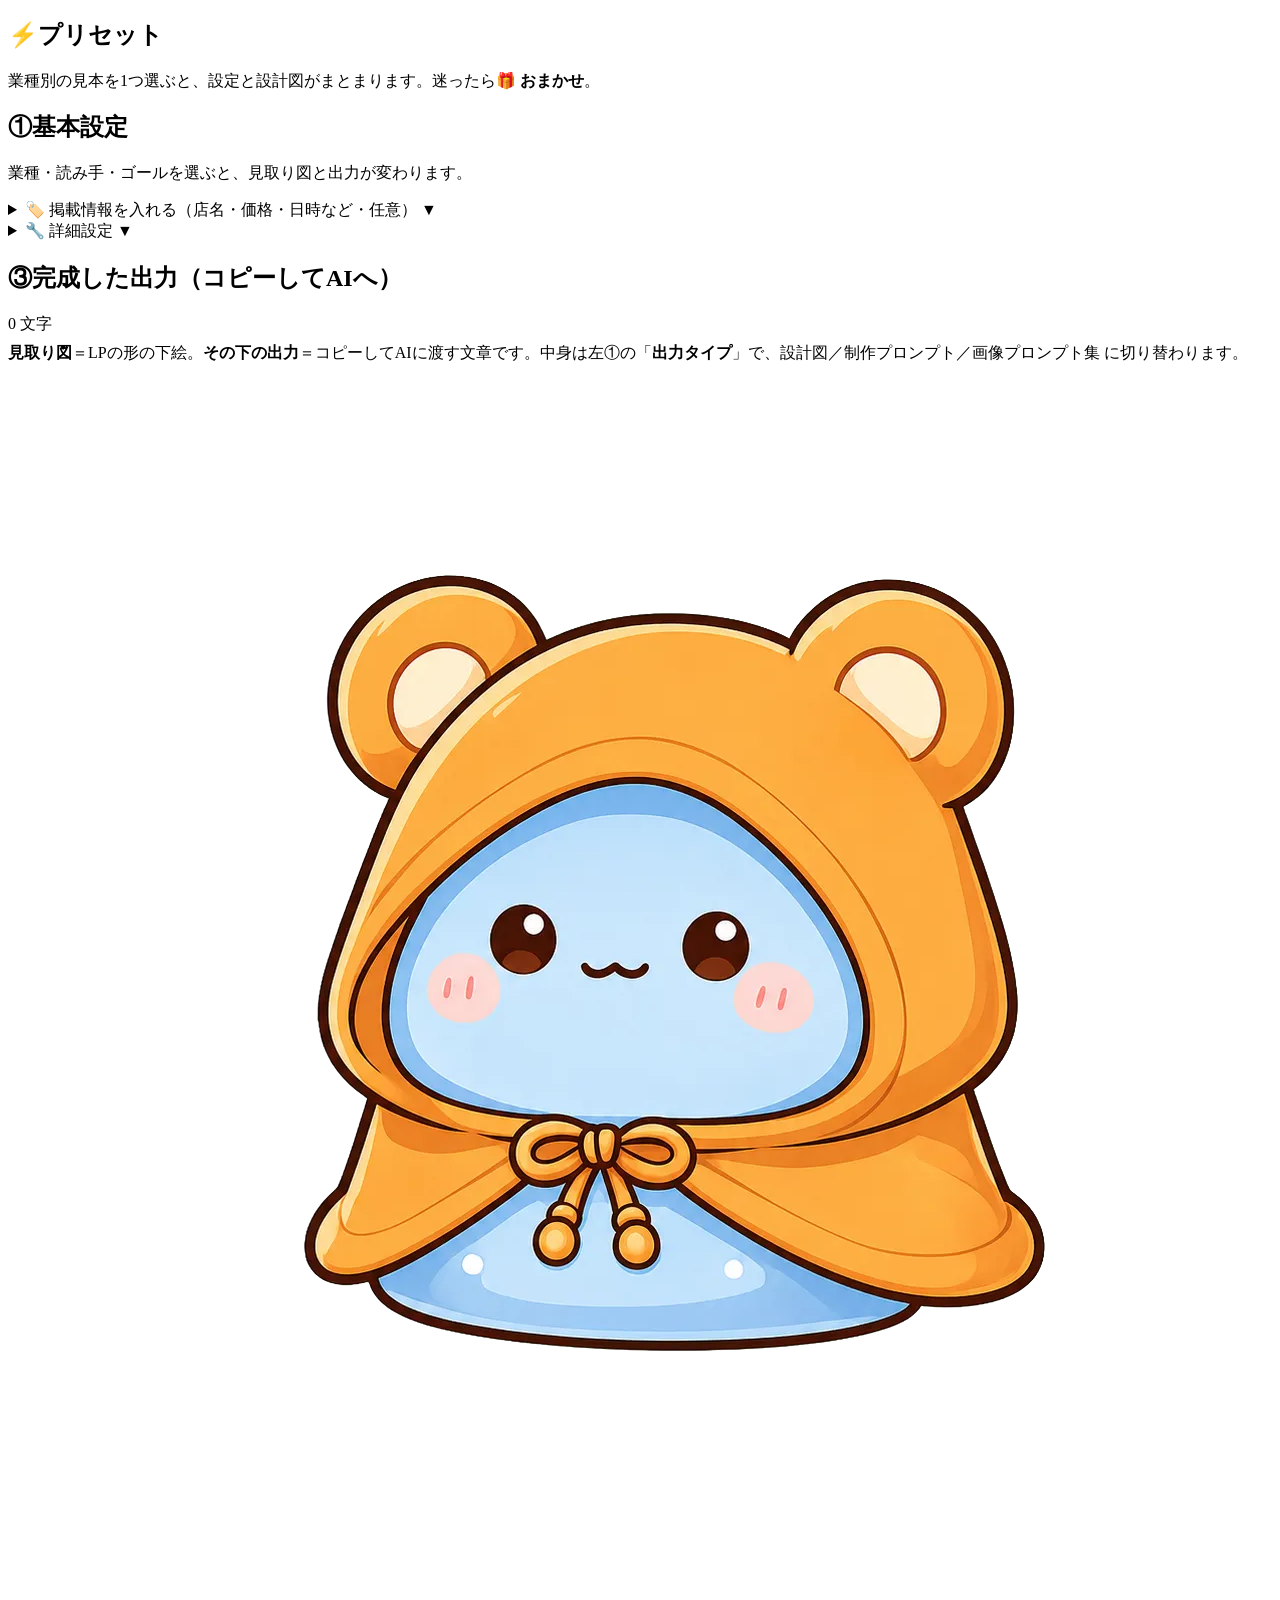
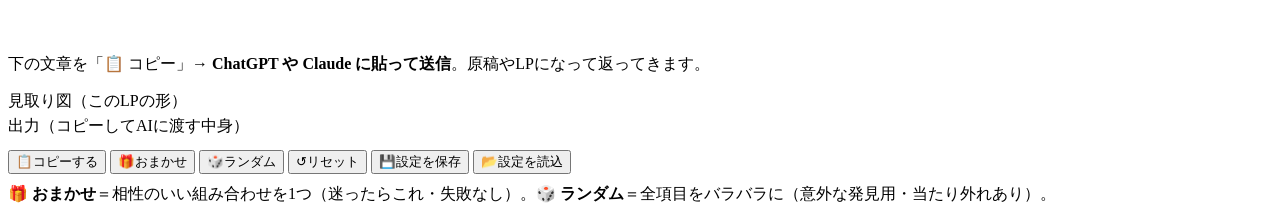
==== commit aced0b6a: "熊フードのもちすらにキャラを統一" ====
--- a/index.html
+++ b/index.html
@@ -52,7 +52,7 @@
       <!-- これは何？：直接来た人向けの常設イントロ（マスコットが案内） -->
       <div class="card card--intro">
         <div class="mascot-note mascot-note--intro">
-          <img class="mascot-note__img" src="assets/mascot/mascot-think.webp" alt="考えるマスコット" decoding="async" />
+          <img class="mascot-note__img" src="assets/mascot/mascot-bear-hood.webp" alt="案内役の熊フードのもちすら" decoding="async" />
           <div class="mascot-note__body">
             <h2 class="card__title"><span>✨</span><span>これは何のツール？</span></h2>
           </div>
@@ -101,7 +101,7 @@
           <!-- ステップ②：画像を用意する（template が imageSlots を持つときだけ表示） -->
           <div class="card" id="imageCard" hidden>
             <div class="mascot-note" style="margin-bottom:14px">
-              <img class="mascot-note__img" src="assets/mascot/mascot-image.webp" alt="画像を持つマスコット" loading="lazy" decoding="async" />
+              <img class="mascot-note__img" src="assets/mascot/mascot-bear-hood.webp" alt="画像づくりを案内する熊フードのもちすら" loading="lazy" decoding="async" />
               <div class="mascot-note__body">
                 <h2 class="card__title"><span>②</span><span>画像を用意する（任意）</span></h2>
                 <p class="card__desc" style="margin-bottom:0">必要なら、AI用プロンプトで画像を作り、ここにセットできます。使わなくてもOK。</p>
@@ -170,7 +170,7 @@
 
             <!-- 貼る先の案内（マスコット） -->
             <div class="mascot-hint">
-              <img class="mascot-hint__img" src="assets/mascot/mascot-launch.webp" alt="発進するマスコット" loading="lazy" decoding="async" />
+              <img class="mascot-hint__img" src="assets/mascot/mascot-bear-hood.webp" alt="AIへの受け渡しを案内する熊フードのもちすら" loading="lazy" decoding="async" />
               <p class="mascot-hint__text">
                 下の文章を「📋 コピー」→ <b>ChatGPT や Claude に貼って送信</b>。原稿やLPになって返ってきます。
               </p>
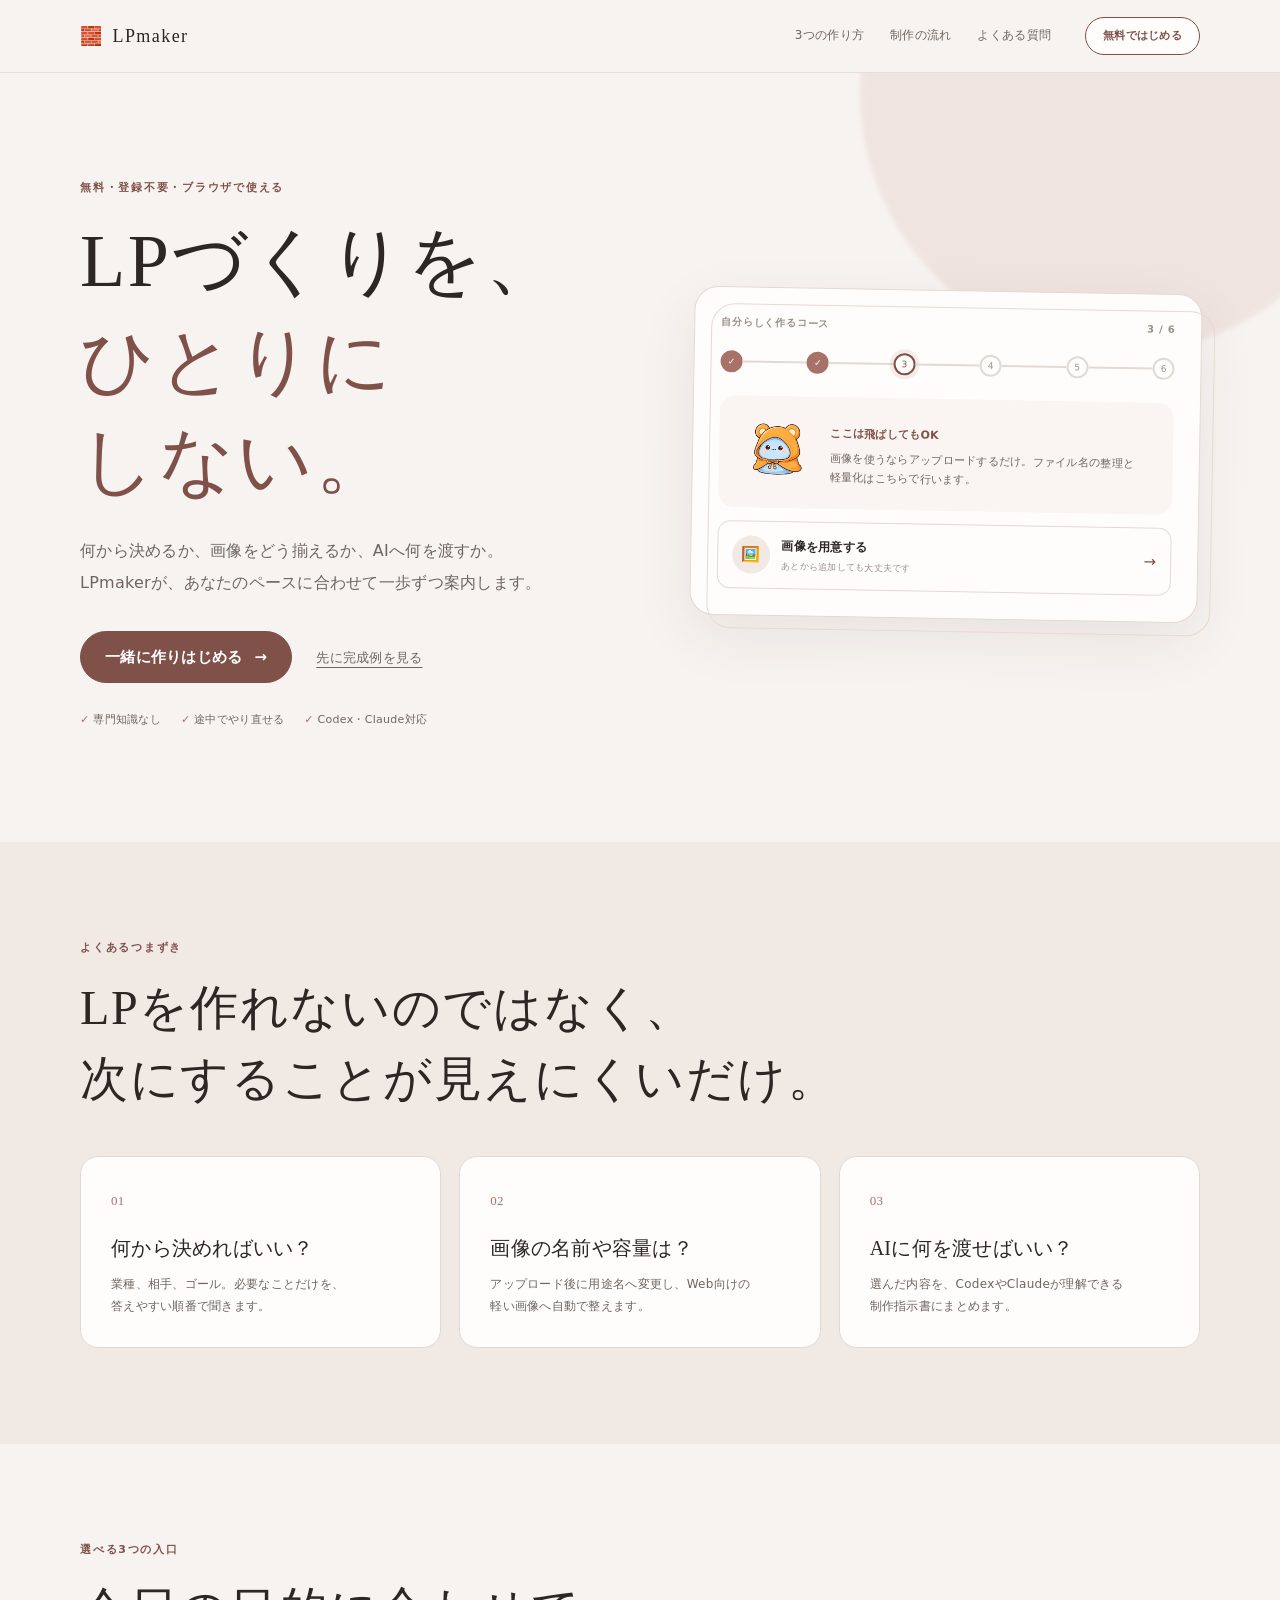
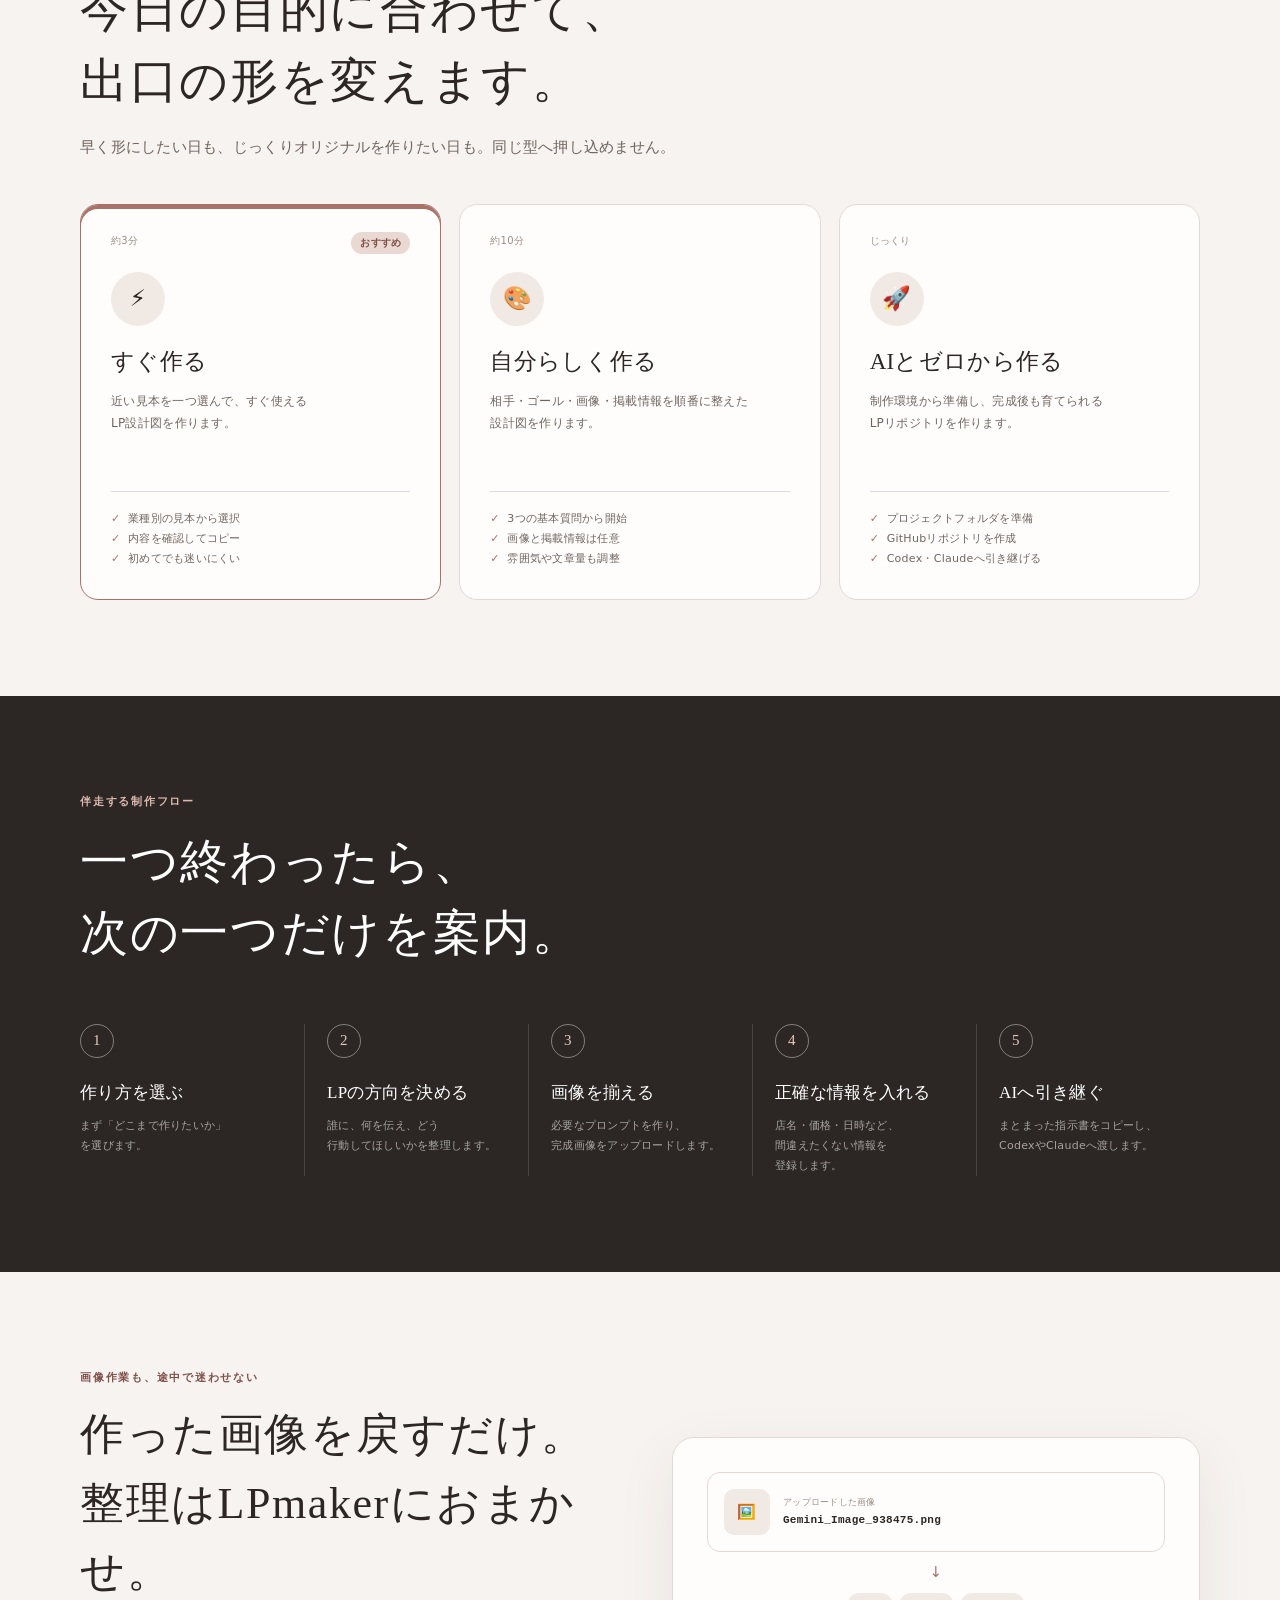
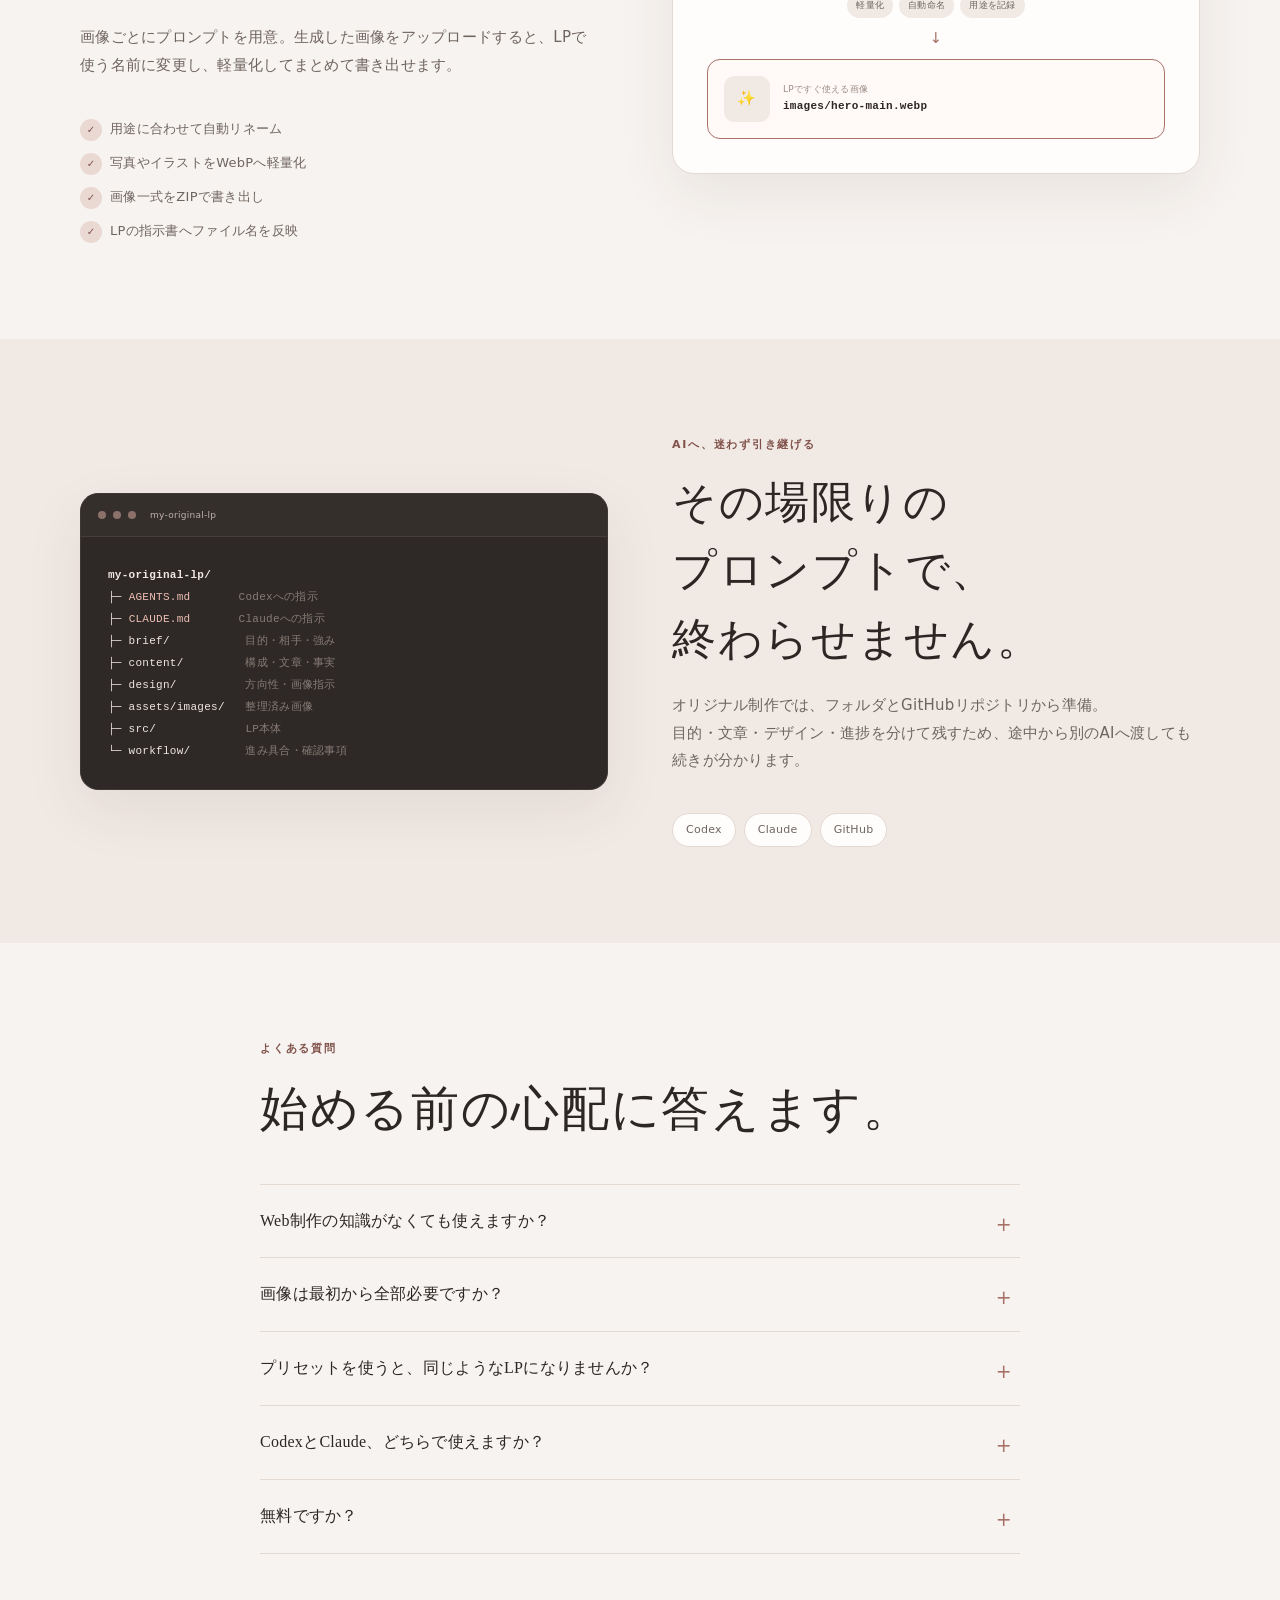
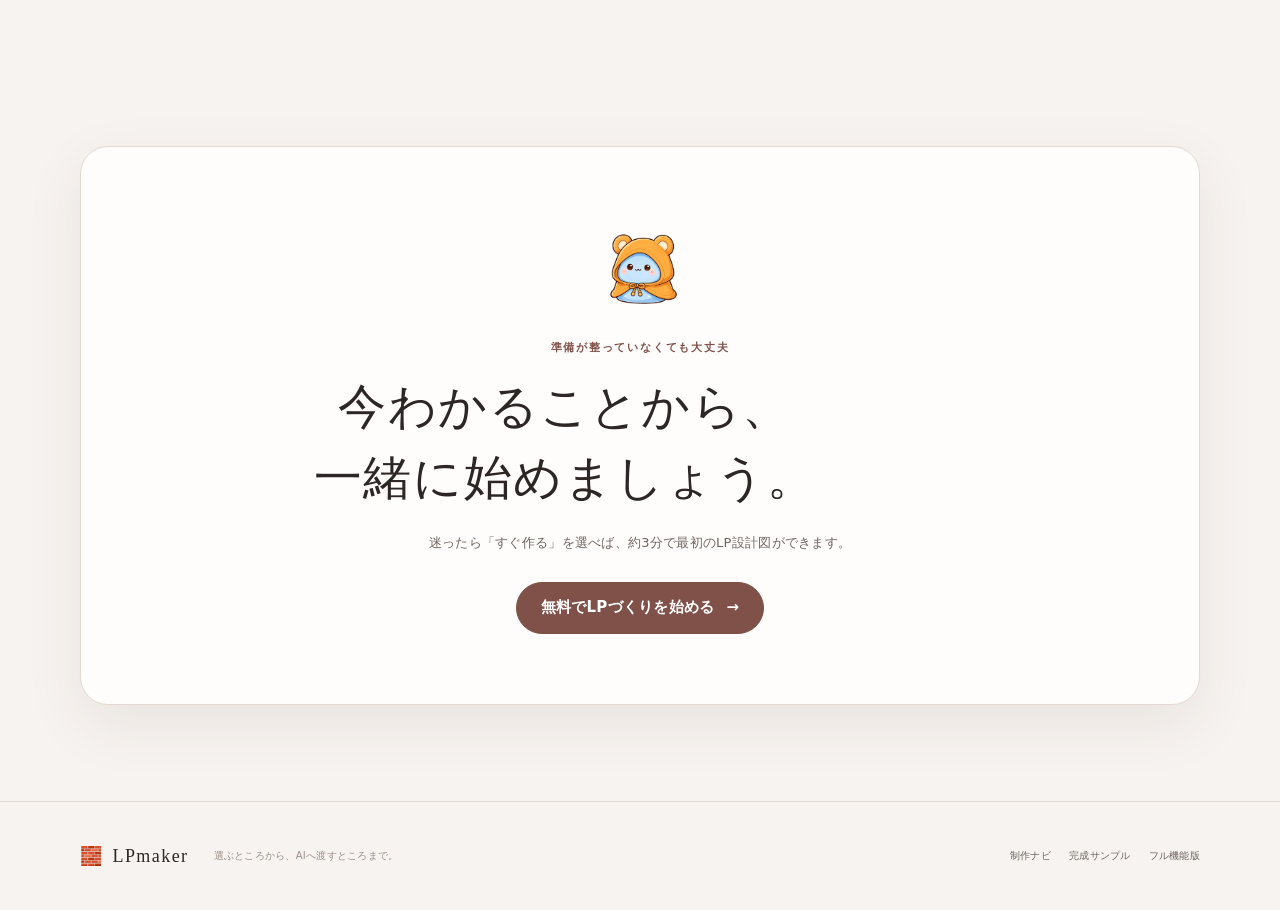
==== commit 9f579f1f: "説明LPをトップページに変更" ====
--- a/index.html
+++ b/index.html
@@ -1,266 +1,278 @@
-<!DOCTYPE html>
+<!doctype html>
 <html lang="ja">
-  <head>
-    <meta charset="UTF-8" />
-    <meta name="viewport" content="width=device-width, initial-scale=1.0" />
-    <title>LP StructureMaker ― はじめてでも、選んで作れる。</title>
-    <meta name="description" content="はじめてでも、選んで作れる。業種・読み手・ゴールでLPの構成が、画像作成タブでは素材のプロンプトまで揃う。そのままAIに貼れば原稿もサイトも作れます。" />
-
-    <link
-      rel="icon"
-      href="data:image/svg+xml,<svg xmlns='http://www.w3.org/2000/svg' viewBox='0 0 100 100'><text y='.9em' font-size='90'>🧱</text></svg>"
-    />
-
-    <link rel="stylesheet" href="css/style.css?v=20260718-4" />
-  </head>
-
-  <body>
-    <div class="shell">
-      <!-- ヘッダー -->
-      <header class="header">
-        <h1 class="header__title">
-          <span class="header__logo">🧱</span>
-          <span>LP StructureMaker</span>
-        </h1>
-        <p class="header__sub">
-          はじめてでも、選んで作れる。LPの構成も、画像素材のプロンプトも、そのままAIに貼るだけで仕上がります。
-          <span class="header__badge">無料 / 60秒</span>
-        </p>
-        <div class="header__links" aria-label="案内メニュー">
-          <a class="header__action header__action--primary" href="v2/index.html">
-            <span class="header__action-icon">▶</span>
-            <span><b>一緒に作る（迷ったらこちら）</b><small>作り方を選んで、一歩ずつ進む伴走ナビ</small></span>
-          </a>
-          <a class="header__action" href="samples/index.html">
-            <span class="header__action-icon">✨</span>
-            <span><b>完成サンプルを見る</b><small>実際に作ったLPを確認</small></span>
-          </a>
-          <a class="header__action" href="about/index.html">
-            <span class="header__action-icon">🌱</span>
-            <span><b>LPmakerの仕組み</b><small>3つの作り方と伴走の流れ</small></span>
-          </a>
-          <a class="header__action" href="tutorial.html" target="_blank" rel="noopener">
-            <span class="header__action-icon">📖</span>
-            <span><b>使い方を見る</b><small>3分でわかる説明</small></span>
-          </a>
-        </div>
-        <p class="header__note">
-          この画面は<b>全項目を1画面で触れるフル機能版</b>です。はじめてなら上の「一緒に作る」へ。
-        </p>
-      </header>
-
-      <!-- これは何？：直接来た人向けの常設イントロ（マスコットが案内） -->
-      <div class="card card--intro">
-        <div class="mascot-note mascot-note--intro">
-          <img class="mascot-note__img" src="assets/mascot/mascot-bear-hood.webp" alt="案内役の熊フードのもちすら" decoding="async" />
-          <div class="mascot-note__body">
-            <h2 class="card__title"><span>✨</span><span>これは何のツール？</span></h2>
-          </div>
-        </div>
-        <p class="card__desc intro-summary">
-          業種・読み手・ゴールを選ぶだけで、LPの構成案を作れる無料ツールです。
-        </p>
-        <details class="intro-more">
-          <summary>もう少し詳しく</summary>
-          <p>
-            LPは、商品やお店を1ページで紹介する縦長のWebページです。できた構成案をChatGPTやClaudeに貼ると、原稿やLPそのものにできます。
+<head>
+  <meta charset="utf-8">
+  <meta name="viewport" content="width=device-width,initial-scale=1">
+  <title>LPmaker ― LPづくりを、ひとりにしない。</title>
+  <meta name="description" content="見本からすぐ作る、自分らしく整える、AIとゼロから作る。LPmakerは画像整理やGitHub準備まで、一歩ずつ伴走する無料のLP制作ナビです。">
+  <link rel="canonical" href="https://mochipj2025.github.io/LPmaker-2026/">
+  <meta property="og:type" content="website">
+  <meta property="og:title" content="LPmaker ― LPづくりを、ひとりにしない。">
+  <meta property="og:description" content="選ぶところから、画像整理、AIへの受け渡しまで。一歩ずつ進める無料のLP制作ナビ。">
+  <meta property="og:url" content="https://mochipj2025.github.io/LPmaker-2026/">
+  <meta property="og:image" content="https://raw.githubusercontent.com/mochipj2025/LPmaker-2026/main/about/og.webp?v=20260719-2">
+  <meta property="og:image:width" content="1200">
+  <meta property="og:image:height" content="630">
+  <meta name="twitter:card" content="summary_large_image">
+  <meta name="twitter:image" content="https://raw.githubusercontent.com/mochipj2025/LPmaker-2026/main/about/og.webp?v=20260719-2">
+  <link rel="icon" type="image/webp" href="assets/mascot/mascot-bear-hood.webp">
+  <link rel="stylesheet" href="about/style.css?v=20260719-3">
+</head>
+<body>
+  <header class="site-header">
+    <div class="container site-header__inner">
+      <a class="brand" href="index.html" aria-label="LPmakerトップへ">
+        <span aria-hidden="true">🧱</span>
+        <span>LPmaker</span>
+      </a>
+      <nav class="site-nav" aria-label="ページ内メニュー">
+        <a href="#routes">3つの作り方</a>
+        <a href="#flow">制作の流れ</a>
+        <a href="#faq">よくある質問</a>
+      </nav>
+      <a class="button button--small" href="v2/index.html">無料ではじめる</a>
+    </div>
+  </header>
+
+  <main>
+    <section class="hero">
+      <div class="container hero__grid">
+        <div class="hero__copy">
+          <p class="eyebrow">無料・登録不要・ブラウザで使える</p>
+          <h1>LPづくりを、<br><em>ひとりにしない。</em></h1>
+          <p class="hero__lead">
+            何から決めるか、画像をどう揃えるか、AIへ何を渡すか。<br class="desktop-only">
+            LPmakerが、あなたのペースに合わせて一歩ずつ案内します。
           </p>
-        </details>
-      </div>
-
-      <!-- タブ（PromptMaker シリーズ。app.js が自動生成） -->
-      <nav class="tabs" id="tabs" aria-label="PromptMaker シリーズ"></nav>
-
-      <!-- 本体：左「設定」／右「見取り図＋設計図」 -->
-      <main class="layout">
-        <!-- 左：設定 -->
-        <section class="column column--form" id="form">
-          <!-- プリセット -->
-          <div class="card">
-            <h2 class="card__title"><span>⚡</span><span>プリセット</span></h2>
-            <p class="card__desc">
-              業種別の見本を1つ選ぶと、設定と設計図がまとまります。迷ったら<b>🎁 おまかせ</b>。
-            </p>
-            <div class="presets" id="presets"></div>
-          </div>
-
-          <!-- 保存済みプリセット（0件のとき hidden） -->
-          <div class="card" id="userPresetSection" hidden>
-            <h2 class="card__title"><span>⭐</span><span>保存した設定</span></h2>
-            <p class="card__desc">このブラウザに保存されています。</p>
-            <div class="presets" id="userPresets"></div>
-          </div>
-
-          <!-- ステップ①：基本設定 -->
-          <div class="card">
-            <h2 class="card__title"><span>①</span><span>基本設定</span></h2>
-            <p class="card__desc">業種・読み手・ゴールを選ぶと、見取り図と出力が変わります。</p>
-            <div id="basicFields"></div>
-          </div>
-
-          <!-- ステップ②：画像を用意する（template が imageSlots を持つときだけ表示） -->
-          <div class="card" id="imageCard" hidden>
-            <div class="mascot-note" style="margin-bottom:14px">
-              <img class="mascot-note__img" src="assets/mascot/mascot-bear-hood.webp" alt="画像づくりを案内する熊フードのもちすら" loading="lazy" decoding="async" />
-              <div class="mascot-note__body">
-                <h2 class="card__title"><span>②</span><span>画像を用意する（任意）</span></h2>
-                <p class="card__desc" style="margin-bottom:0">必要なら、AI用プロンプトで画像を作り、ここにセットできます。使わなくてもOK。</p>
-              </div>
+          <div class="hero__actions">
+            <a class="button button--primary" href="v2/index.html">一緒に作りはじめる <span aria-hidden="true">→</span></a>
+            <a class="text-link" href="samples/index.html">先に完成例を見る</a>
+          </div>
+          <ul class="hero__facts" aria-label="LPmakerの特徴">
+            <li><span aria-hidden="true">✓</span> 専門知識なし</li>
+            <li><span aria-hidden="true">✓</span> 途中でやり直せる</li>
+            <li><span aria-hidden="true">✓</span> Codex・Claude対応</li>
+          </ul>
+        </div>
+
+        <div class="hero-guide" aria-label="LPmakerの伴走画面イメージ">
+          <div class="hero-guide__top">
+            <span>自分らしく作るコース</span>
+            <span>3 / 6</span>
+          </div>
+          <div class="mini-progress" aria-hidden="true">
+            <span class="is-done">✓</span><i></i>
+            <span class="is-done">✓</span><i></i>
+            <span class="is-current">3</span><i></i>
+            <span>4</span><i></i>
+            <span>5</span><i></i>
+            <span>6</span>
+          </div>
+          <div class="guide-message">
+            <img src="assets/mascot/mascot-bear-hood.webp" alt="画像づくりを案内する熊フードのもちすら" width="96" height="96" decoding="async">
+            <div>
+              <b>ここは飛ばしてもOK</b>
+              <p>画像を使うならアップロードするだけ。ファイル名の整理と軽量化はこちらで行います。</p>
             </div>
-            <div id="imageSlots"></div>
-            <div class="imgcard-foot">
-              <button class="btn" id="imageZip" type="button"><span>🗂</span><span>画像を書き出す（zip）</span></button>
-              <span class="note" id="imageCount"></span>
-            </div>
-            <details class="advanced" style="margin-top:12px">
-              <summary class="advanced__summary">
-                <span>❓</span>
-                <span>詳しい手順とファイルの置き方を見る</span>
-                <span class="advanced__arrow">▼</span>
-              </summary>
-              <div class="advanced__body">
-                <p class="card__desc">
-                  <b>①</b>各スロットの「📋 プロンプト」をコピー →
-                  <b>②</b>画像生成AI（Image 2.0 / Midjourney など）で作成 →
-                  <b>③</b>できた画像を「🖼 画像を選ぶ」でここにセット（自動的に<b>軽い画像（WebP）</b>に変換されます。アニメーションGIFはそのまま）→
-                  <b>④</b>上の「画像を書き出す」で、まとめて<b>1つのファイル（ZIP）</b>に。
-                  LP作成のときは、③のコード指示書にファイル名が自動で組み込まれます。
-                </p>
-                <p class="note">
-                  書き出した zip を展開すると <b>images</b> フォルダができます。LP作成の場合は、AIが作った index.html と
-                  同じ場所にそのフォルダを置けば完成。画像作成など他のツールの場合は、そのまま素材フォルダとして使ってください。
-                  フォルダやGitHubリポジトリを事前に用意しておく方法は
-                  <a href="v2/index.html">新しいステップ版の最初の画面</a>を参照。
-                </p>
-              </div>
-            </details>
-          </div>
-
-          <!-- 掲載情報（折りたたみ） -->
-          <details class="advanced">
-            <summary class="advanced__summary">
-              <span>🏷️</span>
-              <span>掲載情報を入れる（店名・価格・日時など・任意）</span>
-              <span class="advanced__arrow">▼</span>
-            </summary>
-            <div class="advanced__body" id="infoFields"></div>
-          </details>
-
-          <!-- 詳細設定（折りたたみ） -->
-          <details class="advanced">
-            <summary class="advanced__summary">
-              <span>🔧</span>
-              <span>詳細設定</span>
-              <span class="advanced__arrow">▼</span>
-            </summary>
-            <div class="advanced__body" id="advancedFields"></div>
-          </details>
-        </section>
-
-        <!-- 右：見取り図＋設計図 -->
-        <section class="column column--output">
-          <div class="card">
-            <div class="output-head">
-              <h2 class="card__title"><span>③</span><span>完成した出力（コピーしてAIへ）</span></h2>
-              <span class="output-count" id="charCount">0 文字</span>
-            </div>
-            <p class="note" style="margin-top:8px">
-              <b>見取り図</b>＝LPの形の下絵。<b>その下の出力</b>＝コピーしてAIに渡す文章です。中身は左①の「<b>出力タイプ</b>」で、設計図／制作プロンプト／画像プロンプト集 に切り替わります。
-            </p>
-
-            <!-- 貼る先の案内（マスコット） -->
-            <div class="mascot-hint">
-              <img class="mascot-hint__img" src="assets/mascot/mascot-bear-hood.webp" alt="AIへの受け渡しを案内する熊フードのもちすら" loading="lazy" decoding="async" />
-              <p class="mascot-hint__text">
-                下の文章を「📋 コピー」→ <b>ChatGPT や Claude に貼って送信</b>。原稿やLPになって返ってきます。
-              </p>
-            </div>
-
-            <!-- 仕上がり例（プリセット適用中＆画像があるときだけ表示） -->
-            <figure class="sample" id="sample" hidden>
-              <img class="sample__img" id="sampleImage" alt="" loading="lazy" decoding="async" />
-              <figcaption class="sample__caption" id="sampleCaption"></figcaption>
-            </figure>
-
-            <!-- 見取り図（積み木ワイヤーフレーム。CSSだけ・画像不要）
-                 wireframe() を持たないテンプレート（画像作成など）では app.js が自動で隠す -->
-            <div class="wf-wrap" id="wfWrap">
-              <div class="wf-wrap__label">見取り図（このLPの形）</div>
-              <div class="wf" id="wireframe"></div>
-            </div>
-
-            <!-- そのまま ChatGPT / Claude に貼れる本文 -->
-            <div class="wf-wrap__label" style="margin-top:4px">出力（コピーしてAIに渡す中身）</div>
-            <pre class="output" id="output"></pre>
-
-            <div class="actions">
-              <button class="btn btn--primary" id="btnCopy" type="button">
-                <span>📋</span><span>コピーする</span>
-              </button>
-              <button class="btn btn--accent" id="btnOmakase" type="button" title="相性のいいプリセットを1つ自動で選びます。必ずまとまった組み合わせになり、失敗しません。">
-                <span>🎁</span><span>おまかせ</span>
-              </button>
-              <button class="btn btn--accent" id="btnRandom" type="button" title="各項目をバラバラにシャッフルします。意外な組み合わせが出ますが当たり外れがあります（発想を広げたいとき用）。">
-                <span>🎲</span><span>ランダム</span>
-              </button>
-              <button class="btn" id="btnReset" type="button">
-                <span>↺</span><span>リセット</span>
-              </button>
-              <button class="btn" id="btnSave" type="button">
-                <span>💾</span><span>設定を保存</span>
-              </button>
-              <button class="btn" id="btnLoad" type="button">
-                <span>📂</span><span>設定を読込</span>
-              </button>
-            </div>
-            <p class="note" style="margin-top:10px">
-              <b>🎁 おまかせ</b>＝相性のいい組み合わせを1つ（迷ったらこれ・失敗なし）。<b>🎲 ランダム</b>＝全項目をバラバラに（意外な発見用・当たり外れあり）。
-            </p>
-          </div>
-        </section>
-      </main>
+          </div>
+          <div class="guide-task">
+            <span class="guide-task__icon" aria-hidden="true">🖼️</span>
+            <div><b>画像を用意する</b><small>あとから追加しても大丈夫です</small></div>
+            <span class="guide-task__next" aria-hidden="true">→</span>
+          </div>
+        </div>
+      </div>
+    </section>
+
+    <section class="section section--soft" aria-labelledby="worry-title">
+      <div class="container">
+        <p class="section-kicker">よくあるつまずき</p>
+        <h2 id="worry-title">LPを作れないのではなく、<br>次にすることが見えにくいだけ。</h2>
+        <div class="worry-grid">
+          <article class="worry-card">
+            <span aria-hidden="true">01</span>
+            <h3>何から決めればいい？</h3>
+            <p>業種、相手、ゴール。必要なことだけを、答えやすい順番で聞きます。</p>
+          </article>
+          <article class="worry-card">
+            <span aria-hidden="true">02</span>
+            <h3>画像の名前や容量は？</h3>
+            <p>アップロード後に用途名へ変更し、Web向けの軽い画像へ自動で整えます。</p>
+          </article>
+          <article class="worry-card">
+            <span aria-hidden="true">03</span>
+            <h3>AIに何を渡せばいい？</h3>
+            <p>選んだ内容を、CodexやClaudeが理解できる制作指示書にまとめます。</p>
+          </article>
+        </div>
+      </div>
+    </section>
+
+    <section class="section" id="routes" aria-labelledby="routes-title">
+      <div class="container">
+        <p class="section-kicker">選べる3つの入口</p>
+        <h2 id="routes-title">今日の目的に合わせて、<br>出口の形を変えます。</h2>
+        <p class="section-lead">早く形にしたい日も、じっくりオリジナルを作りたい日も。同じ型へ押し込めません。</p>
+
+        <div class="route-grid">
+          <article class="route-card route-card--recommended">
+            <div class="route-card__meta"><span>約3分</span><b>おすすめ</b></div>
+            <span class="route-card__icon" aria-hidden="true">⚡</span>
+            <h3>すぐ作る</h3>
+            <p>近い見本を一つ選んで、すぐ使えるLP設計図を作ります。</p>
+            <ul>
+              <li>業種別の見本から選択</li>
+              <li>内容を確認してコピー</li>
+              <li>初めてでも迷いにくい</li>
+            </ul>
+          </article>
+          <article class="route-card">
+            <div class="route-card__meta"><span>約10分</span></div>
+            <span class="route-card__icon" aria-hidden="true">🎨</span>
+            <h3>自分らしく作る</h3>
+            <p>相手・ゴール・画像・掲載情報を順番に整えた設計図を作ります。</p>
+            <ul>
+              <li>3つの基本質問から開始</li>
+              <li>画像と掲載情報は任意</li>
+              <li>雰囲気や文章量も調整</li>
+            </ul>
+          </article>
+          <article class="route-card">
+            <div class="route-card__meta"><span>じっくり</span></div>
+            <span class="route-card__icon" aria-hidden="true">🚀</span>
+            <h3>AIとゼロから作る</h3>
+            <p>制作環境から準備し、完成後も育てられるLPリポジトリを作ります。</p>
+            <ul>
+              <li>プロジェクトフォルダを準備</li>
+              <li>GitHubリポジトリを作成</li>
+              <li>Codex・Claudeへ引き継げる</li>
+            </ul>
+          </article>
+        </div>
+      </div>
+    </section>
+
+    <section class="section section--ink" id="flow" aria-labelledby="flow-title">
+      <div class="container">
+        <p class="section-kicker">伴走する制作フロー</p>
+        <h2 id="flow-title">一つ終わったら、<br>次の一つだけを案内。</h2>
+        <div class="flow-list">
+          <article><span>1</span><div><h3>作り方を選ぶ</h3><p>まず「どこまで作りたいか」を選びます。</p></div></article>
+          <article><span>2</span><div><h3>LPの方向を決める</h3><p>誰に、何を伝え、どう行動してほしいかを整理します。</p></div></article>
+          <article><span>3</span><div><h3>画像を揃える</h3><p>必要なプロンプトを作り、完成画像をアップロードします。</p></div></article>
+          <article><span>4</span><div><h3>正確な情報を入れる</h3><p>店名・価格・日時など、間違えたくない情報を登録します。</p></div></article>
+          <article><span>5</span><div><h3>AIへ引き継ぐ</h3><p>まとまった指示書をコピーし、CodexやClaudeへ渡します。</p></div></article>
+        </div>
+      </div>
+    </section>
+
+    <section class="section" aria-labelledby="image-title">
+      <div class="container feature-grid">
+        <div>
+          <p class="section-kicker">画像作業も、途中で迷わせない</p>
+          <h2 id="image-title">作った画像を戻すだけ。<br>整理はLPmakerにおまかせ。</h2>
+          <p class="section-lead">
+            画像ごとにプロンプトを用意。生成した画像をアップロードすると、LPで使う名前に変更し、軽量化してまとめて書き出せます。
+          </p>
+          <ul class="check-list">
+            <li><span>✓</span>用途に合わせて自動リネーム</li>
+            <li><span>✓</span>写真やイラストをWebPへ軽量化</li>
+            <li><span>✓</span>画像一式をZIPで書き出し</li>
+            <li><span>✓</span>LPの指示書へファイル名を反映</li>
+          </ul>
+        </div>
+        <div class="rename-demo" aria-label="画像の自動整理例">
+          <div class="rename-demo__file rename-demo__file--before">
+            <span aria-hidden="true">🖼️</span>
+            <div><small>アップロードした画像</small><b>Gemini_Image_938475.png</b></div>
+          </div>
+          <span class="rename-demo__arrow" aria-hidden="true">↓</span>
+          <div class="rename-demo__process"><span>軽量化</span><span>自動命名</span><span>用途を記録</span></div>
+          <span class="rename-demo__arrow" aria-hidden="true">↓</span>
+          <div class="rename-demo__file rename-demo__file--after">
+            <span aria-hidden="true">✨</span>
+            <div><small>LPですぐ使える画像</small><b>images/hero-main.webp</b></div>
+          </div>
+        </div>
+      </div>
+    </section>
+
+    <section class="section section--soft" aria-labelledby="handoff-title">
+      <div class="container feature-grid feature-grid--reverse">
+        <div class="folder-demo" aria-label="オリジナルLPのフォルダ構成例">
+          <div class="folder-demo__bar"><i></i><i></i><i></i><span>my-original-lp</span></div>
+          <pre><b>my-original-lp/</b>
+├─ <strong>AGENTS.md</strong>       <em>Codexへの指示</em>
+├─ <strong>CLAUDE.md</strong>       <em>Claudeへの指示</em>
+├─ brief/           <em>目的・相手・強み</em>
+├─ content/         <em>構成・文章・事実</em>
+├─ design/          <em>方向性・画像指示</em>
+├─ assets/images/   <em>整理済み画像</em>
+├─ src/             <em>LP本体</em>
+└─ workflow/        <em>進み具合・確認事項</em></pre>
+        </div>
+        <div>
+          <p class="section-kicker">AIへ、迷わず引き継げる</p>
+          <h2 id="handoff-title" class="headline-stack">
+            <span>その場限りの</span>
+            <span>プロンプトで、</span>
+            <span>終わらせません。</span>
+          </h2>
+          <p class="section-lead">
+            オリジナル制作では、フォルダと<span class="no-break">GitHubリポジトリ</span>から準備。
+            <span class="no-break">目的・文章・デザイン・進捗</span>を分けて残すため、途中から<span class="no-break">別のAI</span>へ渡しても続きが分かります。
+          </p>
+          <div class="ai-tags"><span>Codex</span><span>Claude</span><span>GitHub</span></div>
+        </div>
+      </div>
+    </section>
+
+    <section class="section" id="faq" aria-labelledby="faq-title">
+      <div class="container container--narrow">
+        <p class="section-kicker">よくある質問</p>
+        <h2 id="faq-title">始める前の心配に答えます。</h2>
+        <div class="faq-list">
+          <details>
+            <summary>Web制作の知識がなくても使えますか？</summary>
+            <p>はい。最初は業種・相手・ゴールなど、答えやすい質問から始まります。専門用語を入力する必要はありません。</p>
+          </details>
+          <details>
+            <summary>画像は最初から全部必要ですか？</summary>
+            <p>必要ありません。画像工程は飛ばして先へ進めます。あとから戻って追加できます。</p>
+          </details>
+          <details>
+            <summary>プリセットを使うと、同じようなLPになりませんか？</summary>
+            <p>プリセットは短時間で方向を決める入口です。自分らしく作るコースや、AIとゼロから作るコースでは、相手・強み・表現を個別に組み立てます。</p>
+          </details>
+          <details>
+            <summary>CodexとClaude、どちらで使えますか？</summary>
+            <p>どちらでも使えます。オリジナル制作ではAGENTS.mdとCLAUDE.mdを用意し、同じプロジェクトを引き継げる形にします。</p>
+          </details>
+          <details>
+            <summary>無料ですか？</summary>
+            <p>LPmaker自体は無料・登録不要です。外部の画像生成AIやCodex、Claudeなどの利用料金は、それぞれのサービス条件に従います。</p>
+          </details>
+        </div>
+      </div>
+    </section>
+
+    <section class="final-cta">
+      <div class="container final-cta__inner">
+        <img src="assets/mascot/mascot-bear-hood.webp" alt="一緒にLP制作を始める熊フードのもちすら" width="132" height="132" loading="lazy" decoding="async">
+        <p class="section-kicker">準備が整っていなくても大丈夫</p>
+        <h2>今わかることから、<br>一緒に始めましょう。</h2>
+        <p>迷ったら「すぐ作る」を選べば、約3分で最初のLP設計図ができます。</p>
+        <a class="button button--primary" href="v2/index.html">無料でLPづくりを始める <span aria-hidden="true">→</span></a>
+      </div>
+    </section>
+  </main>
+
+  <footer class="site-footer">
+    <div class="container site-footer__inner">
+      <a class="brand" href="index.html"><span aria-hidden="true">🧱</span><span>LPmaker</span></a>
+      <p>選ぶところから、AIへ渡すところまで。</p>
+      <div><a href="v2/index.html">制作ナビ</a><a href="samples/index.html">完成サンプル</a><a href="tool.html">フル機能版</a></div>
     </div>
-
-    <!-- プリセット詳細モーダル -->
-    <div class="modal" id="detail" role="dialog" aria-modal="true" aria-labelledby="detailTitle" hidden>
-      <div class="modal__panel">
-        <button class="modal__close" id="detailClose" type="button" aria-label="閉じる">✕</button>
-        <figure class="modal__media">
-          <img class="modal__img" id="detailImage" alt="" decoding="async" />
-          <figcaption class="modal__caption">仕上がり例</figcaption>
-        </figure>
-        <div class="modal__body">
-          <h3 class="modal__title" id="detailTitle"></h3>
-          <p class="modal__desc" id="detailDesc"></p>
-          <div class="modal__block" id="detailUsesBlock">
-            <h4 class="modal__h4">こんなときに</h4>
-            <ul class="modal__uses" id="detailUses"></ul>
-          </div>
-          <div class="modal__block">
-            <h4 class="modal__h4">埋まる主な設定</h4>
-            <dl class="modal__specs" id="detailSpecs"></dl>
-          </div>
-          <div class="modal__actions">
-            <button class="btn btn--primary" id="detailApplyCopy" type="button">
-              <span>📋</span><span>この設定でコピー</span>
-            </button>
-            <button class="btn" id="detailApply" type="button">
-              <span>✎</span><span>適用だけ（編集する）</span>
-            </button>
-          </div>
-        </div>
-      </div>
-    </div>
-
-    <div class="toast" id="toast" role="status" aria-live="polite"></div>
-
-    <!-- スクリプト（file:// で直接開けるよう module は使わない） -->
-    <script src="js/core.js"></script>
-    <script src="js/template.lp.js"></script>
-    <script src="js/template.visual.js"></script>
-    <script src="js/template.icon.js"></script>
-    <script src="js/template.mascot.js"></script>
-    <script src="js/imageWorkflow.js"></script>
-    <script src="js/app.js?v=20260718-4"></script>
-  </body>
+  </footer>
+</body>
 </html>
--- a/about/style.css
+++ b/about/style.css
@@ -0,0 +1,251 @@
+:root {
+  --paper: #f7f3f0;
+  --surface: #fffdfc;
+  --surface-soft: #f1e9e4;
+  --ink: #2c2724;
+  --ink-soft: #6f6560;
+  --ink-faint: #9b8e87;
+  --rose: #a87268;
+  --rose-deep: #7f5149;
+  --rose-soft: #ead8d2;
+  --line: #e3d9d3;
+  --serif: "Yu Mincho", "YuMincho", "Hiragino Mincho ProN", Georgia, serif;
+  --sans: "Yu Gothic", "Hiragino Sans", "Noto Sans JP", "Segoe UI", system-ui, sans-serif;
+  --shadow: 0 20px 60px rgba(69, 49, 42, 0.08);
+}
+
+* { box-sizing: border-box; }
+html { scroll-behavior: smooth; }
+body {
+  margin: 0;
+  background: var(--paper);
+  color: var(--ink);
+  font-family: var(--sans);
+  font-size: 15px;
+  line-height: 1.8;
+  letter-spacing: 0.018em;
+  line-break: strict;
+  word-break: normal;
+  -webkit-font-smoothing: antialiased;
+}
+
+a { color: inherit; }
+img { max-width: 100%; }
+.container { width: min(1120px, calc(100% - 48px)); margin-inline: auto; }
+.container--narrow { width: min(760px, calc(100% - 48px)); }
+
+.site-header {
+  position: sticky;
+  top: 0;
+  z-index: 10;
+  border-bottom: 1px solid rgba(227, 217, 211, 0.8);
+  background: rgba(247, 243, 240, 0.9);
+  backdrop-filter: blur(14px);
+}
+.site-header__inner { display: flex; min-height: 72px; align-items: center; gap: 34px; }
+.brand { display: inline-flex; align-items: center; gap: 9px; font-family: var(--serif); font-size: 18px; letter-spacing: 0.08em; text-decoration: none; }
+.site-nav { display: flex; gap: 26px; margin-left: auto; }
+.site-nav a { color: var(--ink-soft); font-size: 12px; text-decoration: none; }
+.site-nav a:hover { color: var(--rose-deep); }
+
+.button {
+  display: inline-flex;
+  min-height: 52px;
+  align-items: center;
+  justify-content: center;
+  gap: 12px;
+  padding: 0 24px;
+  border: 1px solid var(--rose-deep);
+  border-radius: 999px;
+  background: var(--surface);
+  color: var(--rose-deep);
+  font-weight: 700;
+  text-decoration: none;
+  transition: transform .2s ease, box-shadow .2s ease, background .2s ease;
+}
+.button:hover { transform: translateY(-2px); box-shadow: 0 10px 26px rgba(127, 81, 73, 0.15); }
+.button--primary { background: var(--rose-deep); color: #fff; }
+.button--small { min-height: 38px; padding-inline: 17px; font-size: 11px; }
+.text-link { color: var(--ink-soft); font-size: 13px; text-underline-offset: 5px; }
+
+.hero { position: relative; overflow: hidden; padding: 105px 0 112px; }
+.hero::before { position: absolute; z-index: -1; width: 520px; height: 520px; border-radius: 50%; background: var(--rose-soft); content: ""; opacity: .52; filter: blur(2px); top: -240px; right: -100px; }
+.hero__grid { display: grid; grid-template-columns: 1.03fr .97fr; gap: 72px; align-items: center; }
+.eyebrow, .section-kicker { margin: 0 0 14px; color: var(--rose-deep); font-size: 11px; font-weight: 700; letter-spacing: .16em; }
+h1, h2, h3, p { margin-top: 0; }
+h1, h2 {
+  font-family: var(--serif);
+  font-weight: 400;
+  letter-spacing: .035em;
+  overflow-wrap: normal;
+  text-wrap: balance;
+}
+h3 { text-wrap: balance; }
+p, li, summary { text-wrap: pretty; }
+.no-break { white-space: nowrap; }
+
+@supports (word-break: auto-phrase) {
+  h1, h2, h3, p, li, summary { word-break: auto-phrase; }
+}
+h1 { margin-bottom: 24px; font-size: clamp(42px, 6vw, 74px); line-height: 1.35; }
+h1 em { color: var(--rose-deep); font-style: normal; }
+.hero__lead { margin-bottom: 32px; color: var(--ink-soft); font-size: 16px; line-height: 2; }
+.hero__actions { display: flex; align-items: center; gap: 24px; }
+.hero__facts { display: flex; flex-wrap: wrap; gap: 10px 20px; margin: 27px 0 0; padding: 0; color: var(--ink-soft); font-size: 11px; list-style: none; }
+.hero__facts span { color: var(--rose); }
+
+.hero-guide { position: relative; padding: 26px; border: 1px solid var(--line); border-radius: 24px; background: var(--surface); box-shadow: var(--shadow); transform: rotate(1deg); }
+.hero-guide::after { position: absolute; z-index: -1; inset: 16px -14px -14px 16px; border: 1px solid var(--rose-soft); border-radius: 24px; content: ""; }
+.hero-guide__top { display: flex; justify-content: space-between; margin-bottom: 19px; color: var(--ink-faint); font-size: 10px; font-weight: 700; letter-spacing: .08em; }
+.mini-progress { display: flex; align-items: center; margin-bottom: 23px; }
+.mini-progress span { display: grid; flex: 0 0 22px; width: 22px; height: 22px; place-items: center; border: 2px solid var(--line); border-radius: 50%; background: var(--surface); color: var(--ink-faint); font-size: 9px; }
+.mini-progress span.is-done { border-color: var(--rose); background: var(--rose); color: #fff; }
+.mini-progress span.is-current { border-color: var(--rose-deep); color: var(--rose-deep); box-shadow: 0 0 0 4px rgba(168, 114, 104, .12); }
+.mini-progress i { flex: 1; height: 2px; background: var(--line); }
+.guide-message { display: grid; grid-template-columns: 82px 1fr; gap: 14px; align-items: center; padding: 15px; border-radius: 16px; background: #faf5f2; }
+.guide-message img { width: 82px; height: 82px; object-fit: contain; }
+.guide-message b { color: var(--rose-deep); font-size: 11px; }
+.guide-message p { margin: 4px 0 0; color: var(--ink-soft); font-size: 11px; line-height: 1.65; }
+.guide-task { display: grid; grid-template-columns: 38px 1fr auto; gap: 11px; align-items: center; margin-top: 13px; padding: 14px; border: 1px solid var(--line); border-radius: 13px; }
+.guide-task__icon { display: grid; width: 38px; height: 38px; place-items: center; border-radius: 50%; background: var(--surface-soft); }
+.guide-task div { display: flex; flex-direction: column; }
+.guide-task b { font-size: 12px; }
+.guide-task small { color: var(--ink-faint); font-size: 9px; }
+.guide-task__next { color: var(--rose-deep); }
+
+.section { padding: 96px 0; }
+.section--soft { background: var(--surface-soft); }
+.section--ink { background: var(--ink); color: #fff; }
+.section h2, .final-cta h2 {
+  max-width: 19em;
+  margin-bottom: 18px;
+  font-size: clamp(31px, 4vw, 48px);
+  line-height: 1.48;
+}
+.headline-stack span { display: block; white-space: nowrap; }
+.section-lead { max-width: 690px; margin-bottom: 38px; color: var(--ink-soft); font-size: 15px; line-height: 1.85; }
+.section--ink .section-kicker { color: #dcb8af; }
+
+.worry-grid, .route-grid { display: grid; grid-template-columns: repeat(3, minmax(0, 1fr)); gap: 18px; margin-top: 42px; }
+.worry-card, .route-card { padding: 30px; border: 1px solid var(--line); border-radius: 18px; background: var(--surface); }
+.worry-card > span { color: var(--rose); font-family: var(--serif); font-size: 13px; }
+.worry-card h3 { margin: 16px 0 8px; font-family: var(--serif); font-size: 20px; font-weight: 400; }
+.worry-card p { margin: 0; color: var(--ink-soft); font-size: 12px; }
+
+.route-card { position: relative; padding-top: 27px; }
+.route-card--recommended { border-color: var(--rose); box-shadow: inset 0 4px 0 var(--rose); }
+.route-card__meta { display: flex; min-height: 22px; justify-content: space-between; color: var(--ink-faint); font-size: 10px; }
+.route-card__meta b { padding: 2px 9px; border-radius: 999px; background: var(--rose-soft); color: var(--rose-deep); }
+.route-card__icon { display: grid; width: 54px; height: 54px; margin: 18px 0 15px; place-items: center; border-radius: 50%; background: var(--surface-soft); font-size: 23px; }
+.route-card h3 { margin-bottom: 9px; font-family: var(--serif); font-size: 23px; font-weight: 400; }
+.route-card p { min-height: 82px; color: var(--ink-soft); font-size: 12px; }
+.route-card ul { margin: 18px 0 0; padding: 17px 0 0; border-top: 1px solid var(--line); color: var(--ink-soft); font-size: 11px; list-style: none; }
+.route-card li { position: relative; padding-left: 17px; }
+.route-card li::before { position: absolute; left: 0; color: var(--rose); content: "✓"; }
+
+.flow-list { display: grid; grid-template-columns: repeat(5, 1fr); gap: 0; margin-top: 56px; }
+.flow-list article { position: relative; padding: 0 22px; border-left: 1px solid rgba(255,255,255,.14); }
+.flow-list article:first-child { padding-left: 0; border-left: 0; }
+.flow-list article > span { display: grid; width: 34px; height: 34px; margin-bottom: 20px; place-items: center; border: 1px solid rgba(255,255,255,.4); border-radius: 50%; color: #e7c8c1; font-family: var(--serif); }
+.flow-list h3 { margin-bottom: 8px; font-family: var(--serif); font-size: 17px; font-weight: 400; }
+.flow-list p { margin: 0; color: rgba(255,255,255,.58); font-size: 11px; }
+
+.feature-grid { display: grid; grid-template-columns: repeat(2, minmax(0, 1fr)); gap: 64px; align-items: center; }
+.feature-grid > * { min-width: 0; }
+.feature-grid h2 { max-width: 13em; font-size: clamp(31px, 3.5vw, 44px); line-height: 1.55; }
+.feature-grid .section-lead { max-width: 36em; }
+.feature-grid--reverse > :first-child { order: 0; }
+.check-list { display: grid; gap: 10px; margin: 0; padding: 0; color: var(--ink-soft); font-size: 13px; list-style: none; }
+.check-list span { display: inline-grid; width: 22px; height: 22px; margin-right: 8px; place-items: center; border-radius: 50%; background: var(--rose-soft); color: var(--rose-deep); font-size: 10px; }
+
+.rename-demo { padding: 34px; border: 1px solid var(--line); border-radius: 22px; background: var(--surface); box-shadow: var(--shadow); }
+.rename-demo__file { display: grid; grid-template-columns: 46px 1fr; gap: 13px; align-items: center; padding: 16px; border: 1px solid var(--line); border-radius: 13px; }
+.rename-demo__file > span { display: grid; width: 46px; height: 46px; place-items: center; border-radius: 10px; background: var(--surface-soft); }
+.rename-demo__file div { display: flex; min-width: 0; flex-direction: column; }
+.rename-demo__file small { color: var(--ink-faint); font-size: 9px; }
+.rename-demo__file b { overflow: hidden; font-family: ui-monospace, Consolas, monospace; font-size: 11px; text-overflow: ellipsis; white-space: nowrap; }
+.rename-demo__file--after { border-color: var(--rose); background: #fff9f7; }
+.rename-demo__arrow { display: block; padding: 7px 0; color: var(--rose); text-align: center; }
+.rename-demo__process { display: flex; justify-content: center; gap: 6px; }
+.rename-demo__process span { padding: 4px 9px; border-radius: 999px; background: var(--surface-soft); color: var(--ink-soft); font-size: 9px; }
+
+.folder-demo { overflow: hidden; border: 1px solid #3f3936; border-radius: 18px; background: #2e2926; color: #efe8e4; box-shadow: var(--shadow); }
+.folder-demo__bar { display: flex; align-items: center; gap: 7px; padding: 13px 17px; border-bottom: 1px solid #463e3a; background: #352f2c; }
+.folder-demo__bar i { width: 8px; height: 8px; border-radius: 50%; background: #8c716a; }
+.folder-demo__bar span { margin-left: 7px; color: #c0b2ac; font-size: 9px; }
+.folder-demo pre { margin: 0; padding: 27px; font-family: ui-monospace, Consolas, monospace; font-size: 11px; line-height: 2; white-space: pre-wrap; }
+.folder-demo strong { color: #efc0b4; font-weight: 400; }
+.folder-demo em { color: #877b76; font-style: normal; }
+.ai-tags { display: flex; gap: 8px; }
+.ai-tags span { padding: 6px 13px; border: 1px solid var(--line); border-radius: 999px; background: var(--surface); color: var(--ink-soft); font-size: 11px; }
+
+.faq-list { margin-top: 40px; border-top: 1px solid var(--line); }
+.faq-list details { border-bottom: 1px solid var(--line); }
+.faq-list summary { position: relative; padding: 22px 44px 22px 0; cursor: pointer; font-family: var(--serif); font-size: 16px; list-style: none; }
+.faq-list summary::-webkit-details-marker { display: none; }
+.faq-list summary::after { position: absolute; top: 22px; right: 8px; color: var(--rose); content: "+"; font-family: var(--sans); font-size: 19px; }
+.faq-list details[open] summary::after { content: "−"; }
+.faq-list details p { margin: -5px 0 22px; padding-right: 50px; color: var(--ink-soft); font-size: 12px; }
+
+.final-cta { padding: 96px 0; text-align: center; }
+.final-cta__inner { padding: 70px 28px; border: 1px solid var(--line); border-radius: 28px; background: var(--surface); box-shadow: var(--shadow); }
+.final-cta img { width: 112px; height: 112px; object-fit: contain; }
+.final-cta h2 { margin-top: 8px; }
+.final-cta p:not(.section-kicker) { margin-bottom: 27px; color: var(--ink-soft); font-size: 13px; }
+
+.site-footer { padding: 38px 0; border-top: 1px solid var(--line); }
+.site-footer__inner { display: grid; grid-template-columns: auto 1fr auto; gap: 25px; align-items: center; }
+.site-footer p { margin: 0; color: var(--ink-faint); font-size: 10px; }
+.site-footer__inner > div { display: flex; gap: 18px; }
+.site-footer__inner > div a { color: var(--ink-soft); font-size: 10px; text-decoration: none; }
+
+@media (max-width: 900px) {
+  .site-nav { display: none; }
+  .site-header__inner { gap: 16px; }
+  .site-header .button { margin-left: auto; }
+  .hero { padding: 76px 0 88px; }
+  .hero__grid, .feature-grid { grid-template-columns: 1fr; gap: 46px; }
+  .hero__copy { max-width: 680px; }
+  .hero-guide { width: min(580px, 100%); justify-self: center; }
+  .worry-grid, .route-grid { grid-template-columns: 1fr; }
+  .route-card p { min-height: 0; }
+  .flow-list { grid-template-columns: 1fr; gap: 24px; }
+  .flow-list article, .flow-list article:first-child { display: grid; grid-template-columns: 42px 1fr; gap: 16px; padding: 0; border: 0; }
+  .flow-list article > span { margin: 0; }
+  .feature-grid--reverse > :first-child { order: 2; }
+}
+
+@media (max-width: 560px) {
+  .container, .container--narrow { width: min(100% - 32px, 1120px); }
+  .site-header__inner { min-height: 62px; }
+  .brand { font-size: 15px; }
+  .site-header .button { min-height: 34px; padding-inline: 13px; font-size: 10px; }
+  .hero { padding: 58px 0 68px; }
+  h1 { font-size: 39px; }
+  .hero__lead { font-size: 14px; line-height: 1.8; }
+  .desktop-only { display: none; }
+  .hero__actions { align-items: stretch; flex-direction: column; gap: 14px; }
+  .hero__actions .button { width: 100%; }
+  .hero__actions .text-link { text-align: center; }
+  .hero-guide { padding: 18px; transform: none; }
+  .guide-message { grid-template-columns: 62px 1fr; padding: 12px; }
+  .guide-message img { width: 62px; height: 62px; }
+  .section { padding: 68px 0; }
+  .section h2, .final-cta h2 { font-size: 30px; }
+  .feature-grid h2 { font-size: 30px; line-height: 1.55; }
+  .worry-grid, .route-grid { margin-top: 34px; }
+  .worry-card, .route-card { padding: 24px; }
+  .rename-demo { padding: 20px 16px; }
+  .rename-demo__process { flex-wrap: wrap; }
+  .folder-demo pre { padding: 20px; font-size: 9.5px; }
+  .faq-list summary { font-size: 14px; line-height: 1.6; }
+  .final-cta { padding: 68px 0; }
+  .final-cta__inner { padding: 48px 20px; }
+  .site-footer__inner { grid-template-columns: 1fr; text-align: center; }
+  .site-footer__inner .brand, .site-footer__inner > div { justify-content: center; }
+}
+
+@media (prefers-reduced-motion: reduce) {
+  html { scroll-behavior: auto; }
+  *, *::before, *::after { transition: none !important; }
+}
